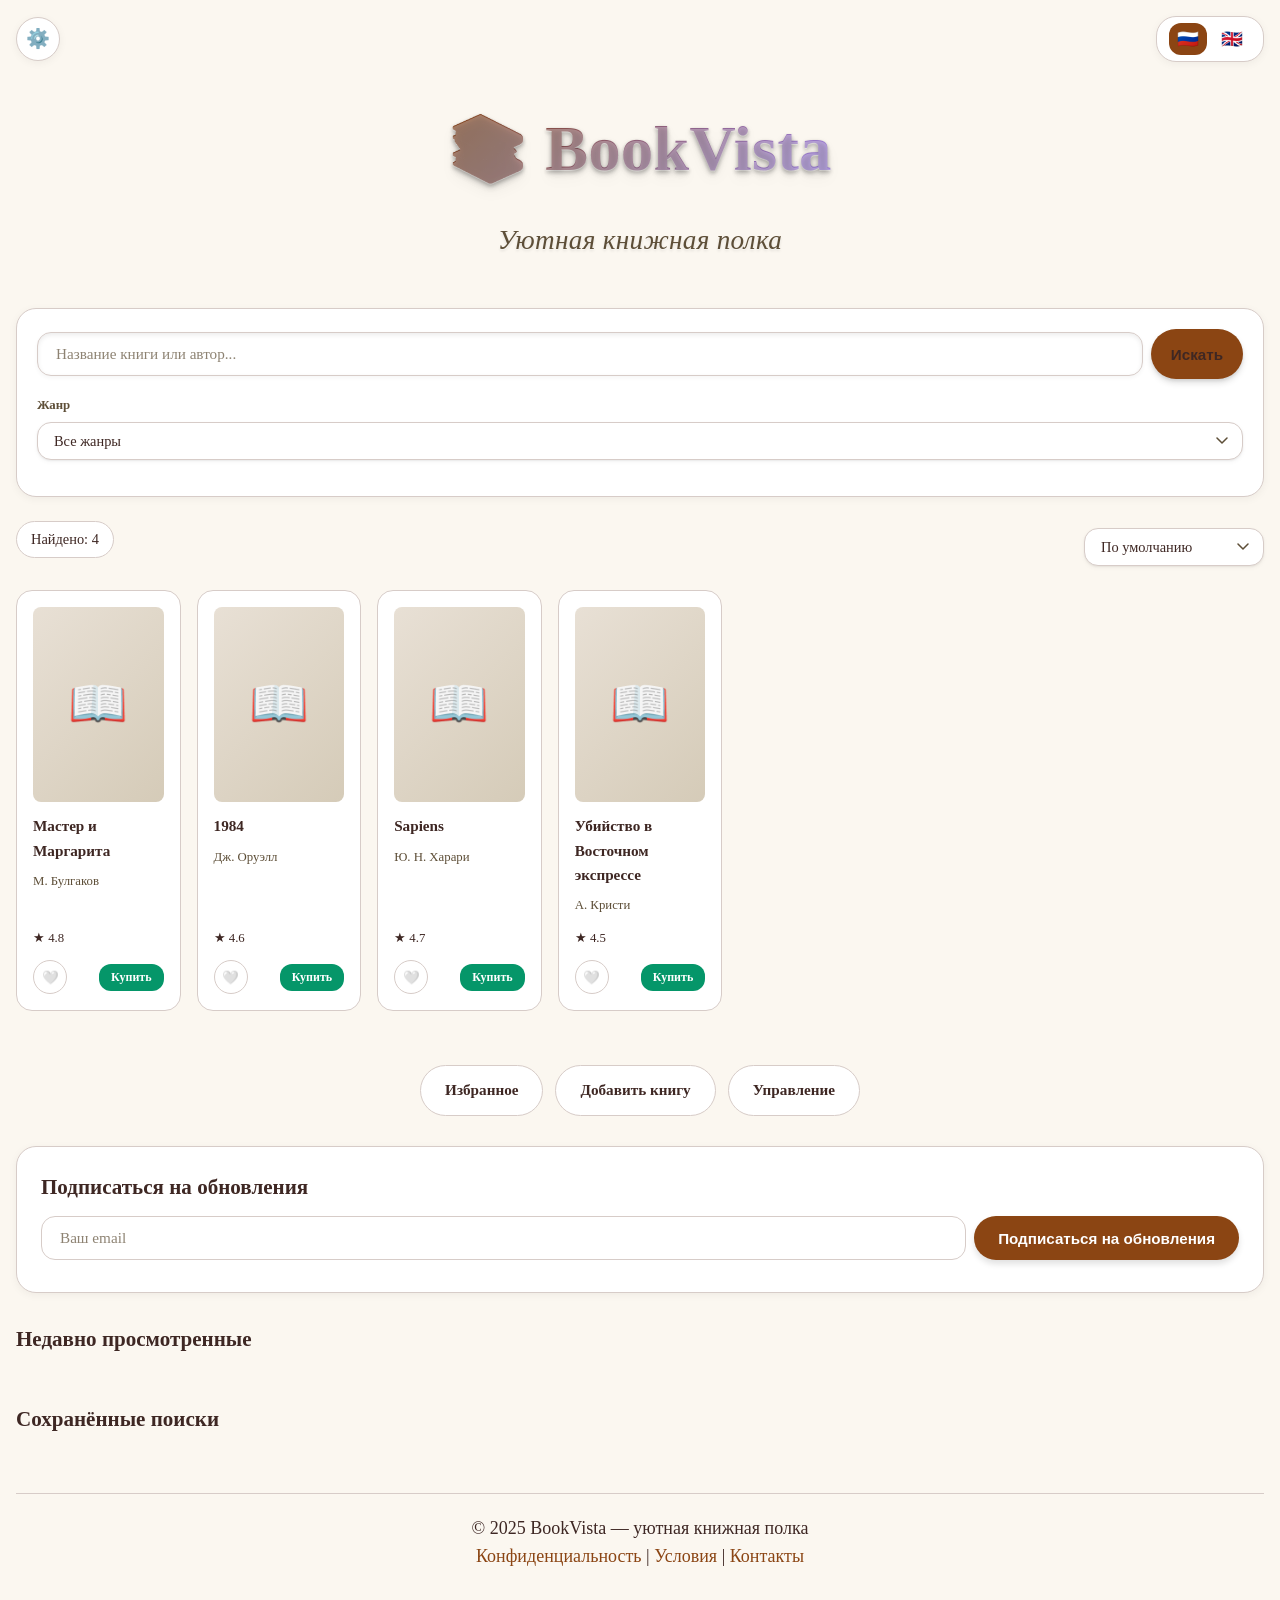
==== index.html @ cf7e107c "Update index.html" ====
<!DOCTYPE html>
<html lang="ru">
<head>
    <meta charset="UTF-8">
    <meta name="viewport" content="width=device-width, initial-scale=1.0, user-scalable=yes">
    <title>BookVista — уютная книжная полка</title>
    <meta name="description" content="Найдите свою следующую книгу. Бесплатные и платные издания, читайте с комфортом.">
    <meta property="og:title" content="BookVista — уютная книжная полка">
    <meta property="og:description" content="Поиск книг по жанрам, авторам и языкам. Сохраняйте в избранное.">
    <meta property="og:url" content="https://alex803161.github.io/book-finder/">
    <link rel="canonical" href="https://alex803161.github.io/book-finder/">
    <link rel="icon" href="data:image/svg+xml,<svg xmlns='http://www.w3.org/2000/svg' viewBox='0 0 100 100'><text y='.9em' font-size='90'>📚</text></svg>">
    <link rel="stylesheet" href="style.css">
    <link rel="manifest" href="manifest.json">
    <script type="application/ld+json">{ "@context": "https://schema.org", "@type": "WebSite", "url": "https://alex803161.github.io/book-finder/", "name": "BookVista", "description": "Уютная книжная полка — поиск книг, рейтинги, избранное", "potentialAction": { "@type": "SearchAction", "target": "https://alex803161.github.io/book-finder/?q={search_term_string}", "query-input": "required name=search_term_string" } }</script>
    <!-- Google tag (gtag.js) -->
    <script async src="https://www.googletagmanager.com/gtag/js?id=G-B7CEKBWLWV"></script>
    <script>
      window.dataLayer = window.dataLayer || [];
      function gtag(){dataLayer.push(arguments);}
      gtag('js', new Date());
      gtag('config', 'G-B7CEKBWLWV');
    </script>
    <meta name="verify-admitad" content="e0b2829499" />
</head>
<body class="light">
<div class="container">
    <div class="top-bar">
        <div class="settings-panel">
            <div class="settings-icon" id="settingsIcon">⚙️</div>
            <div class="settings-dropdown" id="settingsDropdown">
                <button class="btn-close-settings" id="closeSettings">✕</button>
                <div class="setting-group">
                    <label data-i18n="themeLabel">Тема</label>
                    <div class="theme-toggle">
                        <button id="themeLight" class="theme-btn active">☀️ Светлая</button>
                        <button id="themeDark" class="theme-btn">🌙 Тёмная</button>
                    </div>
                </div>
                <div class="setting-group">
                    <label data-i18n="fontLabel">Шрифт</label>
                    <select id="fontSelect">
                        <option value="PT Serif, Georgia, serif">PT Serif</option>
                        <option value="Georgia, serif">Georgia</option>
                        <option value="Roboto, sans-serif">Roboto</option>
                    </select>
                </div>
                <div class="setting-group">
                    <label data-i18n="fontSizeLabel">Размер шрифта</label>
                    <input type="range" id="fontSizeSlider" min="14" max="24" value="18" step="1">
                    <span id="fontSizeValue">18px</span>
                </div>
                <div class="setting-group">
                    <label data-i18n="textColorLabel">Цвет текста</label>
                    <div class="color-preset" id="colorPresets">
                        <span class="color-dot active" data-color="#3E2723" style="background:#3E2723;"></span>
                        <span class="color-dot" data-color="#1A1A1A" style="background:#1A1A1A;"></span>
                        <span class="color-dot" data-color="#4A4A4A" style="background:#4A4A4A;"></span>
                    </div>
                </div>
            </div>
        </div>
        <div class="lang-switch" id="langSwitch">
            <span class="lang-option active" data-lang="ru">🇷🇺</span>
            <span class="lang-option" data-lang="en">🇬🇧</span>
        </div>
    </div>
    <div class="header">
        <div class="logo-text">📚 BookVista</div>
        <h1 class="page-title" data-i18n="pageTitle">Уютная книжная полка</h1>
    </div>
    <div class="search-section">
        <div class="search-row">
            <input type="text" id="searchInput" class="search-input" data-i18n-placeholder="searchPlaceholder" placeholder="Название книги или автор..." autocomplete="off">
            <button id="searchButton" class="search-btn"><span data-i18n="searchBtn">Искать</span></button>
        </div>
        <div class="filters-grid">
            <div class="filter-group">
                <label data-i18n="filterGenre">Жанр</label>
                <select id="filterGenre" class="filter-select">
                    <option value="" data-i18n="genreAny">Все жанры</option>
                    <option value="fiction">Художественная литература</option>
                    <option value="nonfiction">Документальная проза</option>
                    <option value="science">Наука и технологии</option>
                    <option value="history">История</option>
                    <option value="biography">Биографии и мемуары</option>
                    <option value="fantasy">Фэнтези</option>
                    <option value="mystery">Детективы и триллеры</option>
                    <option value="romance">Любовные романы</option>
                    <option value="horror">Ужасы и мистика</option>
                    <option value="poetry">Поэзия</option>
                    <option value="philosophy">Философия</option>
                    <option value="psychology">Психология</option>
                    <option value="self-help">Саморазвитие</option>
                    <option value="business">Бизнес и экономика</option>
                    <option value="art">Искусство и культура</option>
                    <option value="cooking">Кулинария</option>
                    <option value="travel">Путешествия</option>
                    <option value="children">Детская литература</option>
                    <option value="comics">Комиксы и графические романы</option>
                    <option value="religion">Религия и духовность</option>
                    <option value="education">Образование</option>
                </select>
            </div>
            <!-- Фильтр языка убран -->
        </div>
    </div>
    <!-- Сортировка -->
    <div style="display: flex; justify-content: space-between; align-items: center; margin-bottom: 16px;">
        <div class="results-header">
            <div class="counter"><span data-i18n="foundPrefix">Найдено:</span> <span id="totalBooks">0</span></div>
        </div>
        <select id="sortSelect" class="filter-select" style="width: auto; min-width: 180px;">
            <option value="default">По умолчанию</option>
            <option value="rating">По рейтингу</option>
            <option value="title">По названию</option>
            <option value="newest">Сначала новые</option>
        </select>
    </div>
    <div id="booksContainer" class="books-list"></div>
    <!-- Пагинация -->
    <div id="pagination" class="pagination"></div>
    <div style="text-align:center; margin: 30px 0; display:flex; gap:12px; justify-content:center; flex-wrap:wrap;">
        <a href="favorites.html" class="btn btn-outline" data-i18n="favorites">Избранное</a>
        <a href="post-book.html" class="btn btn-outline" data-i18n="addBook">Добавить книгу</a>
        <a href="admin.html" class="btn btn-outline" data-i18n="admin">Управление</a>
    </div>
    <div class="subscribe-section">
        <h3 data-i18n="subscribeBtn" style="margin-bottom:12px;">Подписаться на обновления</h3>
        <div style="display:flex; gap:8px; flex-wrap:wrap;">
            <input type="email" id="subEmail" data-i18n-placeholder="emailPlaceholder" placeholder="Ваш email" style="flex:1; min-width:200px;">
            <button class="btn btn-primary" id="subBtn" data-i18n="subscribeBtn">Подписаться</button>
        </div>
        <p id="subMsg" style="margin-top:8px; color:var(--accent-color);"></p>
    </div>
    <div style="margin:30px 0;">
        <h3 data-i18n="titleRecent" style="margin-bottom:16px;">Недавно просмотренные</h3>
        <div id="recentGrid" class="books-list"></div>
    </div>
    <div style="margin:30px 0;">
        <h3 data-i18n="titleSaved" style="margin-bottom:16px;">Сохранённые поиски</h3>
        <div id="savedSearchesList" style="display:flex; flex-wrap:wrap; gap:8px;"></div>
    </div>
    <footer class="site-footer">
        <div>
            <p data-i18n="footerText">© 2025 BookVista — уютная книжная полка</p>
            <p><a href="privacy.html" data-i18n="privacy">Конфиденциальность</a> | <a href="terms.html" data-i18n="terms">Условия</a> | <a href="contacts.html" data-i18n="contacts">Контакты</a></p>
        </div>
    </footer>
</div>
<script src="translations.js"></script>
<script>
const STORAGE_KEY='bookvista_';
let currentLang=localStorage.getItem('lang')||'ru';
let books=[],filteredBooks=[],currentPage=1,itemsPerPage=12;
const OPENLIBRARY_API='https://openlibrary.org/search.json';
document.addEventListener('DOMContentLoaded',()=>{applyLanguage();loadInitialBooks();setupEventListeners();setupSettingsPanel();});
function t(key){return translations[currentLang]?.[key]||key;}
function applyLanguage(){
document.documentElement.lang=currentLang;
document.querySelectorAll('[data-i18n]').forEach(el=>{if(el.tagName==='INPUT'||el.tagName==='TEXTAREA')return;el.textContent=t(el.getAttribute('data-i18n'));});
document.querySelectorAll('[data-i18n-placeholder]').forEach(el=>{el.placeholder=t(el.getAttribute('data-i18n-placeholder'));});
document.querySelectorAll('.lang-option').forEach(opt=>opt.classList.toggle('active',opt.dataset.lang===currentLang));
document.title=t('siteName');
if(filteredBooks.length)renderBooks();
}
function setupSettingsPanel(){
const icon=document.getElementById('settingsIcon');
const dropdown=document.getElementById('settingsDropdown');
const closeBtn=document.getElementById('closeSettings');
icon.addEventListener('click',()=>dropdown.classList.toggle('show'));
closeBtn.addEventListener('click',()=>dropdown.classList.remove('show'));
document.addEventListener('click',(e)=>{if(!icon.contains(e.target)&&!dropdown.contains(e.target))dropdown.classList.remove('show');});
const savedTheme=localStorage.getItem('theme')||'light';
document.documentElement.className=savedTheme;
document.getElementById('themeLight').classList.toggle('active',savedTheme==='light');
document.getElementById('themeDark').classList.toggle('active',savedTheme==='dark');
document.getElementById('themeLight').addEventListener('click',()=>setTheme('light'));
document.getElementById('themeDark').addEventListener('click',()=>setTheme('dark'));
const savedFont=localStorage.getItem('font')||'PT Serif, Georgia, serif';
document.getElementById('fontSelect').value=savedFont;
document.documentElement.style.setProperty('--font-family',savedFont);
document.getElementById('fontSelect').addEventListener('change',(e)=>{document.documentElement.style.setProperty('--font-family',e.target.value);localStorage.setItem('font',e.target.value);});
const savedFontSize=localStorage.getItem('fontSize')||'18';
document.getElementById('fontSizeSlider').value=savedFontSize;
document.getElementById('fontSizeValue').textContent=savedFontSize+'px';
document.documentElement.style.setProperty('--font-size',savedFontSize+'px');
document.getElementById('fontSizeSlider').addEventListener('input',(e)=>{document.documentElement.style.setProperty('--font-size',e.target.value+'px');document.getElementById('fontSizeValue').textContent=e.target.value+'px';localStorage.setItem('fontSize',e.target.value);});
const savedColor=localStorage.getItem('textColor')||'#3E2723';
document.documentElement.style.setProperty('--text-color',savedColor);
document.querySelectorAll('.color-dot').forEach(dot=>{dot.classList.toggle('active',dot.dataset.color===savedColor);dot.addEventListener('click',()=>{document.querySelectorAll('.color-dot').forEach(d=>d.classList.remove('active'));dot.classList.add('active');document.documentElement.style.setProperty('--text-color',dot.dataset.color);localStorage.setItem('textColor',dot.dataset.color);});});
}
function setTheme(theme){document.documentElement.className=theme;localStorage.setItem('theme',theme);document.getElementById('themeLight').classList.toggle('active',theme==='light');document.getElementById('themeDark').classList.toggle('active',theme==='dark');}
// Интеграция добавленных книг
function getDirectBooks(){
    return JSON.parse(localStorage.getItem(STORAGE_KEY+'direct_books')||'[]').map(b=>({
        ...b,
        rating: b.rating||null,
        description: b.description||'',
        buyLink: b.buyLink||'#'
    }));
}
async function loadInitialBooks(){
try{
const resp=await fetch(OPENLIBRARY_API+'?q=subject:fiction&limit=40');
if(!resp.ok)throw new Error('API error');
const data=await resp.json();
const directBooks=getDirectBooks();
books=[...directBooks, ...(data.docs||[]).map(mapOpenLibraryBook)];
applyFiltersAndSort();
}catch(e){console.warn('Using sample books');books=getSampleBooks();applyFiltersAndSort();}
}
async function searchBooks(query){
if(!query)return;
try{
const resp=await fetch(OPENLIBRARY_API+'?q='+encodeURIComponent(query));
if(!resp.ok)throw new Error('API error');
const data=await resp.json();
const directBooks=getDirectBooks().filter(b=>b.title.toLowerCase().includes(query.toLowerCase())||b.author.toLowerCase().includes(query.toLowerCase()));
books=[...directBooks, ...(data.docs||[]).map(mapOpenLibraryBook)];
applyFiltersAndSort();
saveSearch(query);
}catch(e){
console.warn('Search API error, falling back to local');
filteredBooks=getSampleBooks().filter(b=>b.title.toLowerCase().includes(query.toLowerCase())||b.author.toLowerCase().includes(query.toLowerCase()));
renderBooks();
}
}
function mapOpenLibraryBook(doc){
const coverId=doc.cover_i;
const coverUrl=coverId?`https://covers.openlibrary.org/b/id/${coverId}-M.jpg`:'';
const lang = (doc.language && doc.language.length) ? doc.language[0].toLowerCase() : 'eng';
let rating = null;
if (doc.ratings_average) {
    rating = parseFloat(doc.ratings_average).toFixed(1);
}
return {
id: doc.key.replace('/works/','')||doc.cover_edition_key||doc.key,
title: doc.title||'Без названия',
author: (doc.author_name||['Неизвестен']).join(', '),
genre: (doc.subject||['fiction'])[0].toLowerCase(),
language: lang,
cover: coverUrl,
description: (doc.first_sentence||[]).slice(0,3).join(' ')||'Описание отсутствует.',
rating: rating,
price: null,
buyLink: `https://www.litres.ru/search/?q=${encodeURIComponent(doc.title)}`,
isFree: false
};
}
function getSampleBooks(){return [{id:'1',title:'Мастер и Маргарита',author:'М. Булгаков',genre:'fiction',language:'rus',rating:4.8,price:null,cover:'',buyLink:'https://www.litres.ru/search/?q=Мастер+и+Маргарита',isFree:false},{id:'2',title:'1984',author:'Дж. Оруэлл',genre:'fantasy',language:'eng',rating:4.6,price:null,cover:'',buyLink:'https://www.litres.ru/search/?q=1984',isFree:false},{id:'3',title:'Sapiens',author:'Ю. Н. Харари',genre:'nonfiction',language:'eng',rating:4.7,price:null,cover:'',buyLink:'https://www.litres.ru/search/?q=Sapiens',isFree:false},{id:'4',title:'Убийство в Восточном экспрессе',author:'А. Кристи',genre:'mystery',language:'rus',rating:4.5,price:null,cover:'',buyLink:'https://www.litres.ru/search/?q=Убийство+в+Восточном+экспрессе',isFree:false}];}
// Сортировка
function applyFiltersAndSort(){
    const genre=document.getElementById('filterGenre').value;
    filteredBooks=books.filter(b=>(!genre||b.genre===genre));
    const sortBy=document.getElementById('sortSelect').value;
    if(sortBy==='rating'){
        filteredBooks.sort((a,b)=>(b.rating||0)-(a.rating||0));
    } else if(sortBy==='title'){
        filteredBooks.sort((a,b)=>a.title.localeCompare(b.title));
    } else if(sortBy==='newest'){
        filteredBooks.sort((a,b)=>{
            const aYear=a.addedAt?a.addedAt.slice(0,4):(a.first_publish_year||0);
            const bYear=b.addedAt?b.addedAt.slice(0,4):(b.first_publish_year||0);
            return bYear-aYear;
        });
    }
    currentPage=1;
    renderBooks();
}
function renderBooks(){
const grid=document.getElementById('booksContainer');
const start=(currentPage-1)*itemsPerPage;
const end=start+itemsPerPage;
const toShow=filteredBooks.slice(start,end);
document.getElementById('totalBooks').textContent=filteredBooks.length;
if(!toShow.length){grid.innerHTML='<p style="grid-column:1/-1;text-align:center;" class="no-results-text">'+t('noResults')+'</p>';document.getElementById('pagination').innerHTML='';return;}
grid.innerHTML=toShow.map(book=>{
    const coverHTML=book.cover
        ? `<img src="${book.cover}" alt="${book.title}" loading="lazy" onerror="this.style.display='none'; this.nextElementSibling.style.display='flex';">`
        : '';
    const placeholderHTML=book.cover
        ? `<div class="book-cover-placeholder" style="display:none;">📖</div>`
        : `<div class="book-cover-placeholder">📖</div>`;
    const ratingHTML=book.rating?`<div style="display:flex;justify-content:space-between;align-items:center;margin-top:auto;font-size:0.8rem;"><span>★ ${book.rating}</span></div>`:'';
    return `<div class="book-card" onclick="openBook('${book.id}')">
        <div class="book-cover">
            ${coverHTML}
            ${placeholderHTML}
        </div>
        <div class="book-info" style="flex:1;display:flex;flex-direction:column;gap:4px;">
            <div class="book-title">${book.title}</div>
            <div class="book-author">${book.author}</div>
            ${ratingHTML}
            <div class="book-actions" onclick="event.stopPropagation();" style="margin-top:8px;">
                <button class="save-btn${isFavorite(book.id)?' saved':''}" onclick="toggleFavorite('${book.id}')" title="${isFavorite(book.id)?t('removeFav'):t('addFav')}">${isFavorite(book.id)?'❤️':'🤍'}</button>
                <a href="${book.buyLink}" target="_blank" class="btn-buy">${t('buy')}</a>
            </div>
        </div>
    </div>`;
}).join('');
// Пагинация
const totalPages=Math.ceil(filteredBooks.length/itemsPerPage);
let paginationHTML='';
if(totalPages>1){
    paginationHTML+=`<button onclick="changePage(${currentPage-1})" ${currentPage===1?'disabled':''}>‹ Назад</button>`;
    for(let i=1;i<=totalPages;i++){
        paginationHTML+=`<button class="${i===currentPage?'current-page':''}" onclick="changePage(${i})">${i}</button>`;
    }
    paginationHTML+=`<button onclick="changePage(${currentPage+1})" ${currentPage===totalPages?'disabled':''}>Вперёд ›</button>`;
}
document.getElementById('pagination').innerHTML=paginationHTML;
renderRecent();
}
function changePage(page){
    const totalPages=Math.ceil(filteredBooks.length/itemsPerPage);
    if(page<1||page>totalPages)return;
    currentPage=page;
    renderBooks();
}
function renderRecent(){
const recent=JSON.parse(localStorage.getItem(STORAGE_KEY+'recent')||'[]');
const grid=document.getElementById('recentGrid');
if(!grid)return;
if(!recent.length){grid.innerHTML='';return;}
grid.innerHTML=recent.slice(0,4).map(book=>'<div class="book-card" style="position:relative;" onclick="window.location.href=\'book.html?id='+book.id+'\'"><button class="btn-close-settings" style="position:absolute;top:8px;right:8px;width:22px;height:22px;font-size:0.7rem;z-index:10;" onclick="event.stopPropagation();deleteRecent(\''+book.id+'\')">✕</button><div class="book-cover"><div class="book-cover-placeholder">📖</div></div><div class="book-title">'+book.title+'</div><div class="book-author">'+book.author+'</div></div>').join('');
}
function deleteRecent(id){
const recent=JSON.parse(localStorage.getItem(STORAGE_KEY+'recent')||'[]');
localStorage.setItem(STORAGE_KEY+'recent',JSON.stringify(recent.filter(r=>r.id!==id)));
renderRecent();
}
function getFavorites(){return JSON.parse(localStorage.getItem(STORAGE_KEY+'fav')||'[]');}
function isFavorite(id){return getFavorites().some(f=>f.id===id);}
function toggleFavorite(id){const favs=getFavorites();const book=books.find(b=>b.id===id);if(!book)return;const idx=favs.findIndex(f=>f.id===id);if(idx>-1)favs.splice(idx,1);else favs.push({id:book.id,title:book.title,author:book.author,rating:book.rating,price:book.price,cover:book.cover});localStorage.setItem(STORAGE_KEY+'fav',JSON.stringify(favs));renderBooks();}
function openBook(id){const book=books.find(b=>b.id===id);if(!book)return;const recent=JSON.parse(localStorage.getItem(STORAGE_KEY+'recent')||'[]');const filtered=recent.filter(r=>r.id!==id);filtered.unshift({id:book.id,title:book.title,author:book.author});localStorage.setItem(STORAGE_KEY+'recent',JSON.stringify(filtered.slice(0,20)));window.location.href='book.html?id='+id;}
function saveSearch(query){const searches=JSON.parse(localStorage.getItem(STORAGE_KEY+'searches')||'[]');if(!searches.includes(query)){searches.unshift(query);localStorage.setItem(STORAGE_KEY+'searches',JSON.stringify(searches.slice(0,10)));renderSavedSearches();}}
function deleteSearch(query){const searches=JSON.parse(localStorage.getItem(STORAGE_KEY+'searches')||'[]');localStorage.setItem(STORAGE_KEY+'searches',JSON.stringify(searches.filter(s=>s!==query)));renderSavedSearches();}
function renderSavedSearches(){const searches=JSON.parse(localStorage.getItem(STORAGE_KEY+'searches')||'[]');const container=document.getElementById('savedSearchesList');if(!container)return;container.innerHTML=searches.map(s=>'<span style="display:inline-flex;align-items:center;gap:4px;"><button class="btn btn-outline" style="font-size:0.85rem;" onclick="document.getElementById(\'searchInput\').value=\''+s+'\';searchBooks(\''+s+'\')">'+s+'</button><button class="btn-close-settings" style="width:20px;height:20px;font-size:0.7rem;" onclick="deleteSearch(\''+s+'\')">✕</button></span>').join('');}
function subscribe(email){const subs=JSON.parse(localStorage.getItem(STORAGE_KEY+'subs')||'[]');if(subs.includes(email)){document.getElementById('subMsg').textContent=t('subscriptionExists');return;}subs.push(email);localStorage.setItem(STORAGE_KEY+'subs',JSON.stringify(subs));document.getElementById('subMsg').textContent=t('subscriptionSuccess');}
function setupEventListeners(){
document.getElementById('searchButton').addEventListener('click',()=>{currentQuery=document.getElementById('searchInput').value.trim();if(currentQuery)searchBooks(currentQuery);});
document.getElementById('searchInput').addEventListener('keypress',(e)=>{if(e.key==='Enter'){currentQuery=e.target.value.trim();if(currentQuery)searchBooks(currentQuery);}});
document.getElementById('filterGenre').addEventListener('change',()=>{applyFiltersAndSort();});
document.getElementById('sortSelect').addEventListener('change',()=>{applyFiltersAndSort();});
document.getElementById('subBtn').addEventListener('click',()=>{const email=document.getElementById('subEmail').value.trim();if(email)subscribe(email);});
document.querySelectorAll('.lang-option').forEach(opt=>{opt.addEventListener('click',()=>{currentLang=opt.dataset.lang;localStorage.setItem('lang',currentLang);applyLanguage();});});
renderSavedSearches();renderRecent();
}
</script>
</body>
</html>
---- style.css ----
:root {
  --bg-color: #FBF7F0;
  --card-bg: #FFFFFF;
  --text-color: #3E2723;
  --muted-color: #5D4E37;
  --border-color: #D7CCC8;
  --accent-color: #8B4513;
  --accent-hover: #6D3A0A;
  --card-shadow: 0 2px 8px rgba(0,0,0,0.05);
  --font-family: 'PT Serif', Georgia, 'Times New Roman', serif;
  --font-size: 18px;
  --transition: 0.2s;
  --container-padding: 16px;
  --text-shadow-light: 0 1px 2px rgba(255,255,255,0.5);
}
html.dark {
  --bg-color: #1E1B18;
  --card-bg: #2A2622;
  --text-color: #F5F0E0;
  --muted-color: #E0D5C0;
  --border-color: #4A4238;
  --accent-color: #D4A580;
  --accent-hover: #E0B890;
  --card-shadow: 0 2px 8px rgba(0,0,0,0.5);
  --text-shadow-light: 0 1px 3px rgba(0,0,0,0.7);
}
* { margin: 0; padding: 0; box-sizing: border-box; }
html, body { overflow-x: hidden; width: 100%; }
body {
  background: var(--bg-color);
  color: var(--text-color);
  font-family: var(--font-family);
  font-size: var(--font-size);
  line-height: 1.6;
  padding: 0 var(--container-padding) 24px;
  display: flex;
  flex-direction: column;
  min-height: 100vh;
  transition: background var(--transition), color var(--transition), font-family var(--transition), font-size var(--transition);
}
.container { max-width: 1280px; margin: 0 auto; width: 100%; flex: 1; }
.top-bar { display: flex; justify-content: space-between; align-items: center; padding: 16px 0; position: relative; }
.settings-panel { position: relative; z-index: 200; }
.settings-icon {
  background: var(--card-bg); border: 1px solid var(--border-color);
  border-radius: 50%; width: 44px; height: 44px;
  display: flex; align-items: center; justify-content: center;
  cursor: pointer; box-shadow: var(--card-shadow);
  font-size: 1.2rem; color: var(--text-color);
  transition: background var(--transition), transform 0.2s;
}
.settings-icon:hover { transform: scale(1.05); }
.settings-dropdown {
  position: absolute; left: 0; top: 52px;
  background: var(--card-bg); border: 1px solid var(--border-color);
  border-radius: 16px; padding: 20px; width: 280px;
  box-shadow: 0 10px 25px rgba(0,0,0,0.15);
  display: none; flex-direction: column; gap: 16px; z-index: 300;
}
.settings-dropdown.show { display: flex; }
.setting-group { display: flex; flex-direction: column; gap: 6px; }
.setting-group label { font-size: 0.85rem; font-weight: 600; color: var(--muted-color); text-shadow: var(--text-shadow-light); }
select, input[type="range"] { width: 100%; }
.btn-close-settings {
  align-self: flex-end; background: none;
  border: 1px solid var(--border-color); border-radius: 50%;
  width: 28px; height: 28px; display: flex;
  align-items: center; justify-content: center;
  cursor: pointer; color: #1a1a1a;
  font-weight: 900;
  text-shadow: 0 1px 2px rgba(255,255,255,0.8);
  transition: all 0.2s;
}
.book-card .btn-close-settings,
#savedSearchesList .btn-close-settings {
  color: #1a1a1a;
  font-weight: 900;
  text-shadow: 0 1px 2px rgba(255,255,255,0.8);
}
html.dark .book-card .btn-close-settings,
html.dark #savedSearchesList .btn-close-settings {
  color: #FFFFFF;
  border-color: #777;
  background: rgba(0,0,0,0.5);
  text-shadow: 0 0 4px rgba(0,0,0,0.8);
}
html.dark .book-card .btn-close-settings:hover,
html.dark #savedSearchesList .btn-close-settings:hover {
  background: rgba(255,255,255,0.25);
  border-color: #FFF;
}
.theme-toggle { display: flex; align-items: center; gap: 8px; }
.theme-btn {
  padding: 6px 14px; border-radius: 20px;
  font-size: 0.85rem; font-weight: 600; cursor: pointer;
  background: var(--card-bg); border: 1px solid var(--border-color);
  color: var(--text-color);
}
.theme-btn.active { background: var(--accent-color); color: white; border-color: var(--accent-color); }
.color-preset { display: flex; gap: 8px; }
.color-dot { width: 24px; height: 24px; border-radius: 50%; cursor: pointer; border: 2px solid transparent; }
.color-dot.active { border-color: var(--accent-color); }
#fontSizeValue { font-size: 0.85rem; color: var(--muted-color); margin-left: 8px; text-shadow: var(--text-shadow-light); }
.lang-switch { display: flex; gap: 6px; align-items: center; background: var(--card-bg); border: 1px solid var(--border-color); border-radius: 20px; padding: 6px 12px; box-shadow: var(--card-shadow); font-size: 1.1rem; cursor: pointer; z-index: 150; }
.lang-option { padding: 2px 8px; border-radius: 12px; cursor: pointer; color: var(--text-color); transition: background 0.2s, color 0.2s; }
.lang-option.active { background: var(--accent-color); color: white; font-weight: 600; }
html.dark .lang-option {
  color: #F5F0E0;
}
html.dark .lang-option.active {
  background: #D4A580;
  color: white;
}
.header { text-align: center; margin: 10px 0 30px; padding: 10px 0; }
/* === ИСХОДНЫЙ ЛОГОТИП === */
.logo-text {
  font-size: clamp(2.5rem, 6vw, 4rem); font-weight: 900; letter-spacing: 0.5px;
  background: linear-gradient(135deg, var(--accent-color), #a78bfa);
  background-clip: text; -webkit-background-clip: text; color: transparent;
  filter: drop-shadow(0 2px 2px rgba(0,0,0,0.15));
  text-shadow: 0 1px 0 rgba(255,255,255,0.3), 0 2px 4px rgba(0,0,0,0.2), 0 4px 8px rgba(0,0,0,0.1), 0 8px 16px rgba(0,0,0,0.05);
  display: inline-block; transition: text-shadow 0.3s;
}
html.dark .logo-text {
  filter: drop-shadow(0 2px 2px rgba(0,0,0,0.3));
  text-shadow: 0 1px 0 rgba(255,255,255,0.1), 0 2px 4px rgba(0,0,0,0.4), 0 4px 8px rgba(0,0,0,0.3), 0 8px 16px rgba(0,0,0,0.2);
}
/* === ИСХОДНЫЙ ПОДЗАГОЛОВОК === */
.page-title {
  font-size: clamp(1.3rem, 3.5vw, 1.7rem); font-weight: 400; margin: 18px 0 6px;
  color: var(--muted-color); letter-spacing: 0.3px; font-style: italic;
  text-shadow: 0 1px 1px rgba(255,255,255,0.5), 0 2px 3px rgba(0,0,0,0.1);
  transition: color 0.3s, text-shadow 0.3s;
}
html.dark .page-title { color: #E0D5C0; text-shadow: 0 1px 1px rgba(0,0,0,0.4), 0 2px 3px rgba(0,0,0,0.2); }

.search-section { background: var(--card-bg); border-radius: 20px; padding: 20px; box-shadow: var(--card-shadow); margin-bottom: 24px; border: 1px solid var(--border-color); }
.search-row { display: flex; gap: 8px; margin-bottom: 16px; align-items: center; flex-wrap: nowrap; }
.search-input {
  flex: 1; min-width: 0; padding: 14px 18px; font-size: 1rem;
  border: 1px solid var(--border-color); border-radius: 40px; outline: none;
  background: var(--bg-color); color: var(--text-color);
  box-shadow: inset 0 2px 5px rgba(0,0,0,0.08), inset 0 -1px 2px rgba(255,255,255,0.3), 0 2px 4px rgba(0,0,0,0.04);
  transition: box-shadow 0.3s, border-color 0.3s;
}
.search-input::placeholder { color: var(--muted-color); opacity: 0.7; }
.search-input:focus {
  border-color: var(--accent-color);
  box-shadow: inset 0 2px 6px rgba(0,0,0,0.12), inset 0 -1px 3px rgba(255,255,255,0.4), 0 0 0 3px rgba(139,69,19,0.15), 0 4px 8px rgba(0,0,0,0.06);
}
html.dark .search-input { background: #252220; box-shadow: inset 0 2px 6px rgba(0,0,0,0.5), inset 0 -1px 2px rgba(255,255,255,0.05), 0 2px 4px rgba(0,0,0,0.3); color: #F5F0E0; }
html.dark .search-input::placeholder { color: #9A8E7A; opacity: 0.8; }
html.dark .search-input:focus { box-shadow: inset 0 2px 8px rgba(0,0,0,0.6), inset 0 -1px 3px rgba(255,255,255,0.08), 0 0 0 3px rgba(212,165,128,0.25), 0 4px 8px rgba(0,0,0,0.4); }
.search-btn {
  background: var(--accent-color); color: white; border: none;
  padding: 0 20px; border-radius: 40px; font-weight: 600; font-size: 0.95rem;
  cursor: pointer; height: 50px; display: inline-flex; align-items: center; gap: 6px;
  transition: background 0.2s, box-shadow 0.2s; white-space: nowrap; flex-shrink: 0;
  box-shadow: 0 4px 6px rgba(0,0,0,0.12), 0 2px 3px rgba(0,0,0,0.08);
}
.search-btn:hover { background: var(--accent-hover); box-shadow: 0 6px 10px rgba(0,0,0,0.15), 0 3px 5px rgba(0,0,0,0.1); }
.filters-grid { display: grid; grid-template-columns: repeat(auto-fit, minmax(160px, 1fr)); gap: 16px; margin-bottom: 16px; }
.filter-group { min-width: 0; position: relative; }
.filter-group label { display: block; font-size: 0.8rem; font-weight: 600; color: var(--muted-color); margin-bottom: 6px; text-shadow: var(--text-shadow-light); }
.filter-select {
  width: 100%; padding: 10px 16px; border-radius: 14px; font-size: 0.9rem;
  border: 1px solid var(--border-color); background: var(--card-bg); color: var(--text-color);
  outline: none; cursor: pointer; appearance: none; -webkit-appearance: none; -moz-appearance: none;
  background-image: url("data:image/svg+xml,%3Csvg xmlns='http://www.w3.org/2000/svg' width='12' height='8' viewBox='0 0 12 8'%3E%3Cpath d='M1 1l5 5 5-5' stroke='%235D4E37' stroke-width='1.5' fill='none' stroke-linecap='round' stroke-linejoin='round'/%3E%3C/svg%3E");
  background-repeat: no-repeat; background-position: right 14px center; padding-right: 40px;
  box-shadow: 0 2px 5px rgba(0,0,0,0.04), 0 1px 2px rgba(0,0,0,0.06);
  transition: border-color 0.3s, box-shadow 0.3s, transform 0.1s;
  font-family: var(--font-family);
}
.filter-select:hover { border-color: var(--accent-color); box-shadow: 0 4px 8px rgba(0,0,0,0.08); transform: translateY(-1px); }
.filter-select:focus { border-color: var(--accent-color); box-shadow: 0 0 0 3px rgba(139,69,19,0.15), 0 4px 10px rgba(0,0,0,0.08); }
html.dark .filter-select { background-image: url("data:image/svg+xml,%3Csvg xmlns='http://www.w3.org/2000/svg' width='12' height='8' viewBox='0 0 12 8'%3E%3Cpath d='M1 1l5 5 5-5' stroke='%23E0D5C0' stroke-width='1.5' fill='none' stroke-linecap='round' stroke-linejoin='round'/%3E%3C/svg%3E"); box-shadow: 0 2px 5px rgba(0,0,0,0.3); color: #F5F0E0; }
html.dark .filter-select:focus { box-shadow: 0 0 0 3px rgba(212,165,128,0.25), 0 4px 10px rgba(0,0,0,0.4); }
.filter-select option { background: var(--card-bg); color: var(--text-color); padding: 12px 16px; font-family: var(--font-family); font-size: 0.9rem; }
html.dark .filter-select option { background: #2A2622; color: #F5F0E0; }
.results-header { display: flex; justify-content: space-between; align-items: center; margin-bottom: 16px; }
.counter { background: var(--card-bg); padding: 6px 14px; border-radius: 40px; font-size: 0.9rem; font-weight: 500; border: 1px solid var(--border-color); color: var(--text-color); text-shadow: var(--text-shadow-light); }
.books-list { display: grid; grid-template-columns: repeat(auto-fill, minmax(160px, 1fr)); gap: 16px; }
.book-card {
  background: var(--card-bg); border-radius: 16px; padding: 16px;
  border: 1px solid var(--border-color); cursor: pointer; transition: transform 0.2s, box-shadow 0.2s;
  display: flex; flex-direction: column;
}
.book-card:hover { transform: translateY(-4px); box-shadow: 0 8px 20px rgba(0,0,0,0.08); }
html.dark .book-card:hover { box-shadow: 0 8px 20px rgba(0,0,0,0.5); }
.book-cover {
  width: 100%; aspect-ratio: 128/192; border-radius: 8px;
  margin-bottom: 12px; display: flex; align-items: center; justify-content: center;
  overflow: hidden; font-size: 2rem;
  background: linear-gradient(135deg, #e8e0d5, #d5cbb8); /* теплый градиент */
  position: relative;
}
.book-cover img {
  width: 100%; height: 100%; object-fit: cover;
  position: absolute; top: 0; left: 0;
}
/* Заглушка (нет обложки) */
.book-cover-placeholder {
  display: flex; align-items: center; justify-content: center;
  width: 100%; height: 100%;
  font-size: 3rem; color: var(--accent-color);
  background: linear-gradient(135deg, #e8e0d5, #d5cbb8);
}
html.dark .book-cover-placeholder {
  background: linear-gradient(135deg, #3D3830, #2A2622);
  color: #D4A580;
}
/* Названия книг */
.book-title {
  font-size: 0.95rem;
  font-weight: 600;
  margin-bottom: 4px;
  color: #3E2723;
  text-shadow: var(--text-shadow-light);
}
html.dark .book-title {
  color: #FFF8E7;
  text-shadow:
    -1px -1px 0 #000,
     1px -1px 0 #000,
    -1px  1px 0 #000,
     1px  1px 0 #000,
     0   2px 4px rgba(0,0,0,0.6);
}

.book-author { font-size: 0.8rem; color: var(--muted-color); margin-bottom: 8px; text-shadow: var(--text-shadow-light); }
html.dark .book-author { color: #D7CCC8; }

.book-actions { display: flex; justify-content: space-between; align-items: center; flex-wrap: wrap; gap: 8px; margin-top: auto; }
.save-btn { background: none; border: 1px solid var(--border-color); border-radius: 50%; width: 34px; height: 34px; display: flex; align-items: center; justify-content: center; cursor: pointer; color: var(--muted-color); transition: all 0.2s; }
.save-btn.saved { background: #ff6b6b; color: white; border-color: #dc2626; }
.btn-buy { padding: 4px 12px; border-radius: 12px; font-size: 0.75rem; font-weight: 600; text-decoration: none; white-space: nowrap; background: #059669; color: white; }

/* Пагинация */
.pagination {
  display: flex; justify-content: center; align-items: center; gap: 8px; margin: 24px 0; flex-wrap: wrap;
}
.pagination button, .pagination span {
  background: var(--card-bg); border: 1px solid var(--border-color);
  border-radius: 12px; padding: 8px 16px; font-size: 0.9rem;
  cursor: pointer; color: var(--text-color);
  transition: all 0.2s;
}
.pagination button:hover:not(:disabled) { background: var(--accent-color); color: white; border-color: var(--accent-color); }
.pagination button:disabled { opacity: 0.4; cursor: default; }
.pagination .current-page {
  background: var(--accent-color); color: white; border-color: var(--accent-color);
}

.load-more-btn { display: none; } /* скрываем старую кнопку */

/* ... (остальные стили как в предыдущей версии, добавляем ниже) */
.btn { display: inline-flex; align-items: center; justify-content: center; gap: 8px; padding: 12px 24px; border-radius: 40px; font-weight: 600; font-size: 0.95rem; cursor: pointer; border: none; transition: all var(--transition); text-decoration: none; }
.btn-primary { background: var(--accent-color); color: white; box-shadow: 0 4px 6px rgba(0,0,0,0.12); }
.btn-primary:hover { background: var(--accent-hover); box-shadow: 0 6px 10px rgba(0,0,0,0.15); }
.btn-outline { background: var(--card-bg); border: 1px solid var(--border-color); color: var(--text-color); text-shadow: var(--text-shadow-light); }
.btn-outline:hover { border-color: var(--accent-color); color: var(--accent-color); }
html.dark .btn-outline { color: #F5F0E0; border-color: #4A4238; background: #2A2622; }
html.dark .btn-outline:hover { border-color: #D4A580; color: #D4A580; }
input[type="text"], input[type="email"], input[type="number"], input[type="url"], textarea {
  width: 100%; padding: 12px 18px; border: 1px solid var(--border-color);
  border-radius: 14px; font-size: 0.95rem; outline: none;
  background: var(--card-bg); color: var(--text-color);
  font-family: var(--font-family); transition: border-color 0.3s, box-shadow 0.3s;
}
input::placeholder, textarea::placeholder { color: var(--muted-color); opacity: 0.7; }
html.dark input::placeholder, html.dark textarea::placeholder { color: #9A8E7A; opacity: 0.8; }
html.dark input[type="text"], html.dark input[type="email"], html.dark input[type="number"], html.dark input[type="url"], html.dark textarea { background: #252220; color: #F5F0E0; border-color: #4A4238; }
input:focus, textarea:focus { border-color: var(--accent-color); box-shadow: 0 0 0 3px rgba(139,69,19,0.15); }
html.dark input:focus, html.dark textarea:focus { box-shadow: 0 0 0 3px rgba(212,165,128,0.25); }
textarea { border-radius: 14px; resize: vertical; min-height: 100px; }
.subscribe-section { background: var(--card-bg); border-radius: 20px; padding: 24px; margin: 30px 0; border: 1px solid var(--border-color); box-shadow: var(--card-shadow); }
.subscribe-section h3 { color: var(--text-color); text-shadow: var(--text-shadow-light); }
.site-footer {
  margin-top: 40px; padding: 20px 0; text-align: center;
  color: var(--muted-color); border-top: 1px solid var(--border-color);
  text-shadow: 0 1px 2px rgba(255,255,255,0.5);
}
html.dark .site-footer {
  color: #D2B48C;
  text-shadow: 0 1px 3px rgba(0,0,0,0.7);
}
.site-footer a { color: var(--accent-color); text-decoration: none; }
.site-footer a:hover { text-decoration: underline; }
.book-detail { background: var(--card-bg); border-radius: 20px; padding: 30px; border: 1px solid var(--border-color); box-shadow: var(--card-shadow); display: flex; gap: 30px; flex-wrap: wrap; }
.book-detail-cover { width: 240px; height: 360px; flex-shrink: 0; border-radius: 8px; display: flex; align-items: center; justify-content: center; font-size: 4rem; overflow: hidden; position: relative; background: linear-gradient(135deg, #e8e0d5, #d5cbb8); }
.book-detail-cover img { width: 100%; height: 100%; object-fit: cover; position: absolute; top: 0; left: 0; }
.book-detail-info { flex: 1; min-width: 280px; }
.book-detail-info h1 {
  font-size: 1.8rem; margin-bottom: 8px;
  color: #3E2723;
  text-shadow: var(--text-shadow-light);
}
html.dark .book-detail-info h1 {
  color: #FFF8E7;
  text-shadow:
    -1px -1px 0 #000,
     1px -1px 0 #000,
    -1px  1px 0 #000,
     1px  1px 0 #000,
     0   2px 4px rgba(0,0,0,0.6);
}
.book-detail-author { font-size: 1.1rem; color: var(--muted-color); margin-bottom: 16px; text-shadow: var(--text-shadow-light); }
html.dark .book-detail-author { color: #D7CCC8; }
.book-detail-info p { color: var(--text-color); text-shadow: var(--text-shadow-light); }
html.dark .book-detail-info p { color: #F5F0E0; }
h1, h2, h3 { color: var(--text-color); text-shadow: var(--text-shadow-light); }
p, span, div { color: var(--text-color); }
.no-results-text { color: var(--text-color) !important; text-shadow: var(--text-shadow-light) !important; }
html.dark h3, html.dark .subscribe-section h3, html.dark .site-footer, html.dark .no-results-text, html.dark .books-list p {
  color: #F5F0E0 !important;
  text-shadow: 0 2px 5px rgba(0,0,0,0.8), 0 0 3px rgba(255,255,255,0.2) !important;
}
html.dark .page-title { color: #E0D5C0 !important; text-shadow: 0 1px 4px rgba(0,0,0,0.7), 0 0 2px rgba(255,255,255,0.2); }
@media (max-width: 600px) {
  :root { --container-padding: 10px; }
  .top-bar { padding: 10px 0; }
  .settings-dropdown { width: 260px; left: -10px; }
  .search-input { font-size: 0.9rem; padding: 12px 16px; }
  .search-btn { padding: 0 16px; font-size: 0.85rem; height: 46px; }
  .books-list { grid-template-columns: repeat(auto-fill, minmax(140px, 1fr)); }
  .filters-grid { grid-template-columns: 1fr 1fr; }
  .book-detail { flex-direction: column; align-items: center; }
  .book-detail-cover { width: 200px; height: 300px; }
}
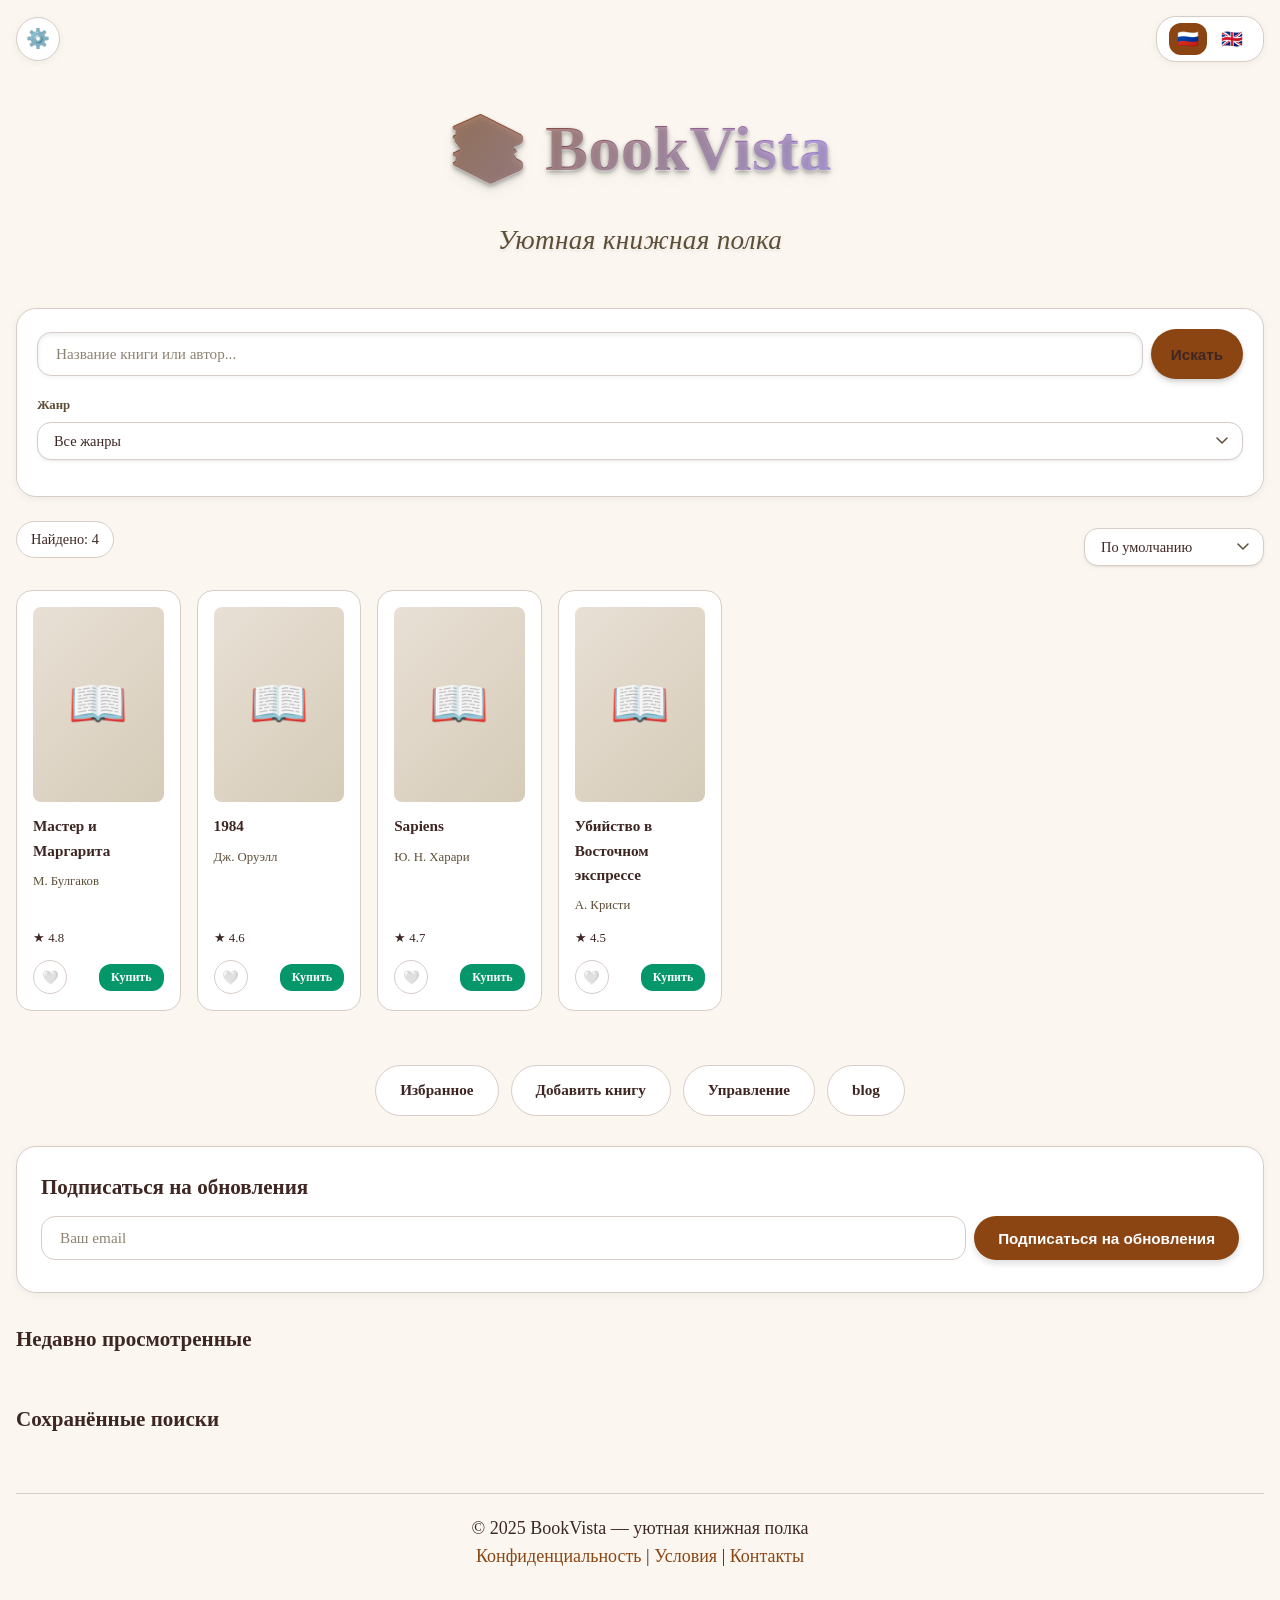
==== commit bba16e68: "Update index.html" ====
--- a/index.html
+++ b/index.html
@@ -102,7 +102,6 @@
                     <option value="education">Образование</option>
                 </select>
             </div>
-            <!-- Фильтр языка убран -->
         </div>
     </div>
     <!-- Сортировка -->
@@ -124,6 +123,7 @@
         <a href="favorites.html" class="btn btn-outline" data-i18n="favorites">Избранное</a>
         <a href="post-book.html" class="btn btn-outline" data-i18n="addBook">Добавить книгу</a>
         <a href="admin.html" class="btn btn-outline" data-i18n="admin">Управление</a>
+        <a href="blog.html" class="btn btn-outline" data-i18n="blog">Блог</a>
     </div>
     <div class="subscribe-section">
         <h3 data-i18n="subscribeBtn" style="margin-bottom:12px;">Подписаться на обновления</h3>
@@ -202,7 +202,7 @@
 }
 async function loadInitialBooks(){
 try{
-const resp=await fetch(OPENLIBRARY_API+'?q=subject:fiction&limit=40');
+const resp=await fetch(OPENLIBRARY_API+'?q=subject:fiction&limit=100');   // 100 книг
 if(!resp.ok)throw new Error('API error');
 const data=await resp.json();
 const directBooks=getDirectBooks();
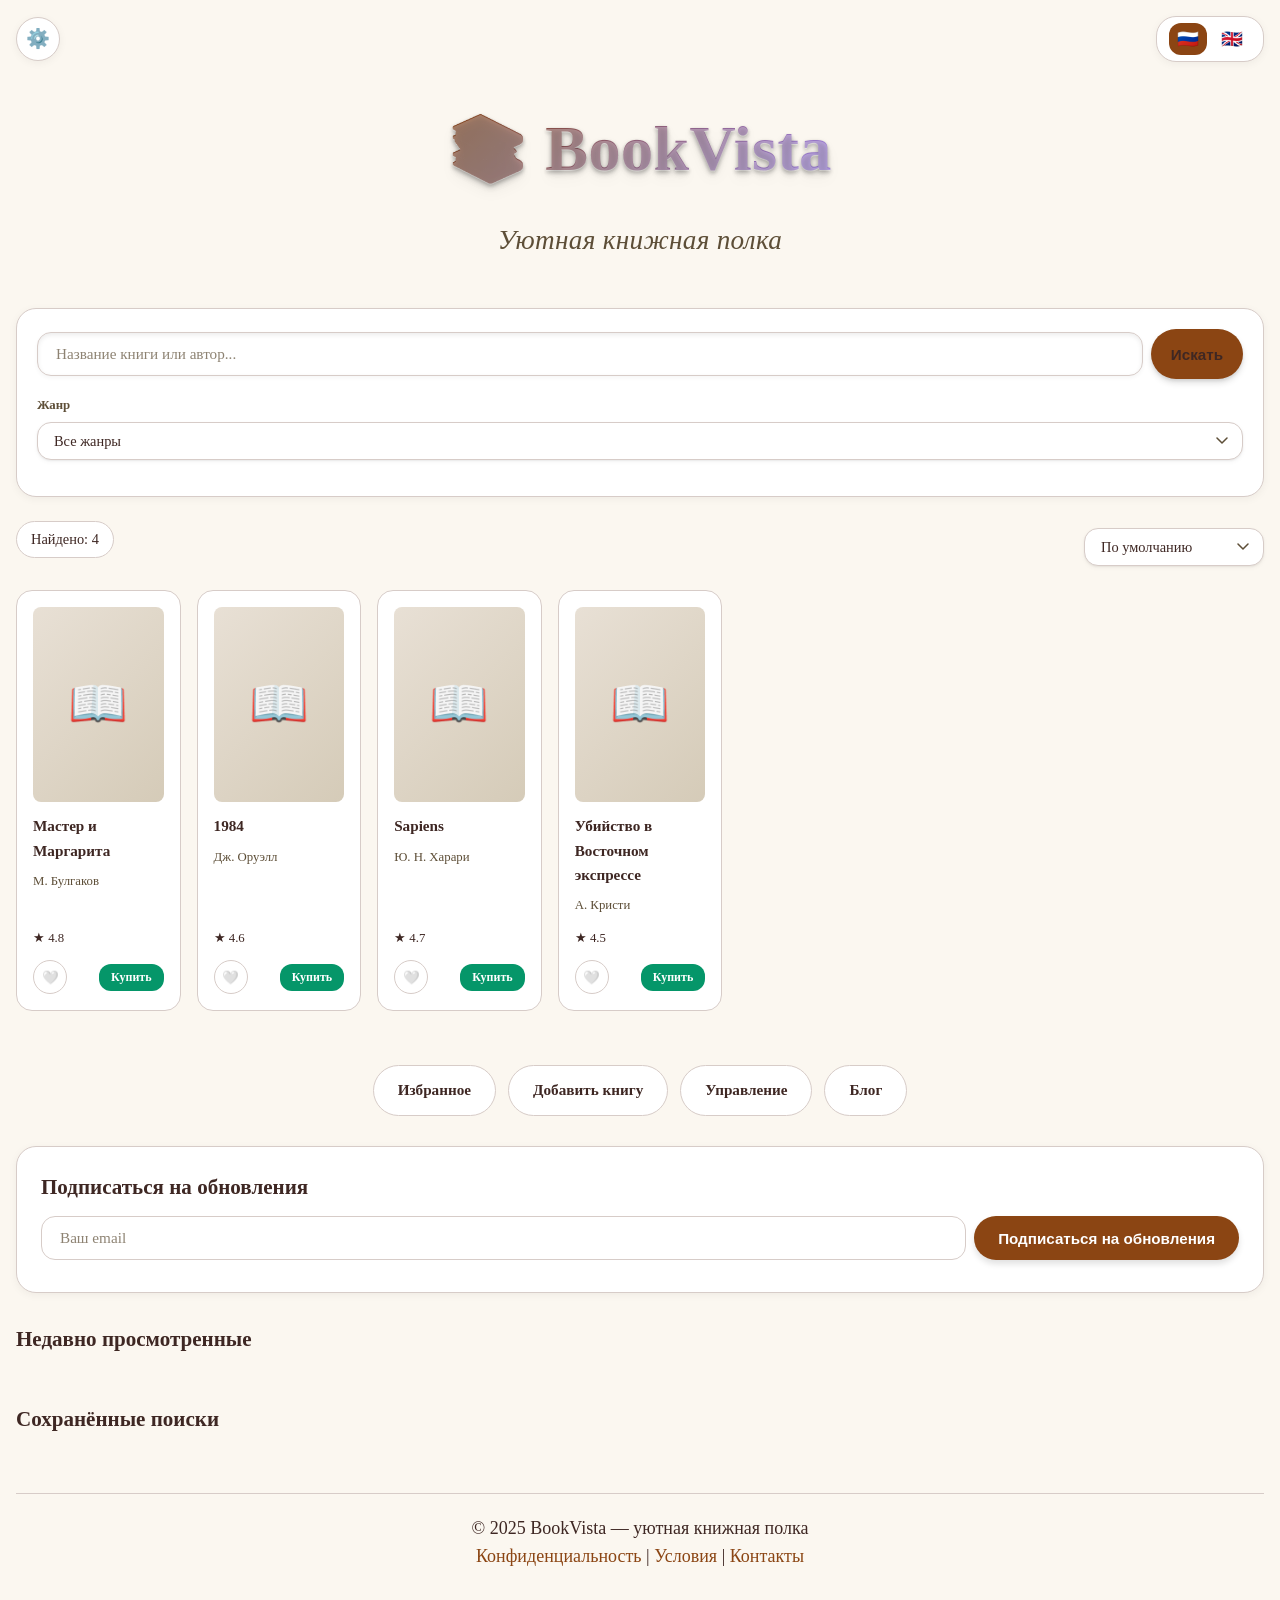
==== commit a4848e63: "Update index.html" ====
--- a/index.html
+++ b/index.html
@@ -2,6 +2,18 @@
 <html lang="ru">
 <head>
     <meta charset="UTF-8">
+    <script>
+    (function() {
+      const theme = localStorage.getItem('theme') || 'light';
+      document.documentElement.className = theme;
+      const font = localStorage.getItem('font');
+      if (font) document.documentElement.style.setProperty('--font-family', font);
+      const fontSize = localStorage.getItem('fontSize');
+      if (fontSize) document.documentElement.style.setProperty('--font-size', fontSize + 'px');
+      const textColor = localStorage.getItem('textColor');
+      if (textColor) document.documentElement.style.setProperty('--text-color', textColor);
+    })();
+    </script>
     <meta name="viewport" content="width=device-width, initial-scale=1.0, user-scalable=yes">
     <title>BookVista — уютная книжная полка</title>
     <meta name="description" content="Найдите свою следующую книгу. Бесплатные и платные издания, читайте с комфортом.">
@@ -104,7 +116,6 @@
             </div>
         </div>
     </div>
-    <!-- Сортировка -->
     <div style="display: flex; justify-content: space-between; align-items: center; margin-bottom: 16px;">
         <div class="results-header">
             <div class="counter"><span data-i18n="foundPrefix">Найдено:</span> <span id="totalBooks">0</span></div>
@@ -117,7 +128,6 @@
         </select>
     </div>
     <div id="booksContainer" class="books-list"></div>
-    <!-- Пагинация -->
     <div id="pagination" class="pagination"></div>
     <div style="text-align:center; margin: 30px 0; display:flex; gap:12px; justify-content:center; flex-wrap:wrap;">
         <a href="favorites.html" class="btn btn-outline" data-i18n="favorites">Избранное</a>
@@ -191,7 +201,6 @@
 document.querySelectorAll('.color-dot').forEach(dot=>{dot.classList.toggle('active',dot.dataset.color===savedColor);dot.addEventListener('click',()=>{document.querySelectorAll('.color-dot').forEach(d=>d.classList.remove('active'));dot.classList.add('active');document.documentElement.style.setProperty('--text-color',dot.dataset.color);localStorage.setItem('textColor',dot.dataset.color);});});
 }
 function setTheme(theme){document.documentElement.className=theme;localStorage.setItem('theme',theme);document.getElementById('themeLight').classList.toggle('active',theme==='light');document.getElementById('themeDark').classList.toggle('active',theme==='dark');}
-// Интеграция добавленных книг
 function getDirectBooks(){
     return JSON.parse(localStorage.getItem(STORAGE_KEY+'direct_books')||'[]').map(b=>({
         ...b,
@@ -202,7 +211,7 @@
 }
 async function loadInitialBooks(){
 try{
-const resp=await fetch(OPENLIBRARY_API+'?q=subject:fiction&limit=100');   // 100 книг
+const resp=await fetch(OPENLIBRARY_API+'?q=subject:fiction&limit=100');
 if(!resp.ok)throw new Error('API error');
 const data=await resp.json();
 const directBooks=getDirectBooks();
@@ -249,7 +258,6 @@
 };
 }
 function getSampleBooks(){return [{id:'1',title:'Мастер и Маргарита',author:'М. Булгаков',genre:'fiction',language:'rus',rating:4.8,price:null,cover:'',buyLink:'https://www.litres.ru/search/?q=Мастер+и+Маргарита',isFree:false},{id:'2',title:'1984',author:'Дж. Оруэлл',genre:'fantasy',language:'eng',rating:4.6,price:null,cover:'',buyLink:'https://www.litres.ru/search/?q=1984',isFree:false},{id:'3',title:'Sapiens',author:'Ю. Н. Харари',genre:'nonfiction',language:'eng',rating:4.7,price:null,cover:'',buyLink:'https://www.litres.ru/search/?q=Sapiens',isFree:false},{id:'4',title:'Убийство в Восточном экспрессе',author:'А. Кристи',genre:'mystery',language:'rus',rating:4.5,price:null,cover:'',buyLink:'https://www.litres.ru/search/?q=Убийство+в+Восточном+экспрессе',isFree:false}];}
-// Сортировка
 function applyFiltersAndSort(){
     const genre=document.getElementById('filterGenre').value;
     filteredBooks=books.filter(b=>(!genre||b.genre===genre));
@@ -299,7 +307,6 @@
         </div>
     </div>`;
 }).join('');
-// Пагинация
 const totalPages=Math.ceil(filteredBooks.length/itemsPerPage);
 let paginationHTML='';
 if(totalPages>1){
--- a/style.css
+++ b/style.css
@@ -11,18 +11,18 @@
   --font-size: 18px;
   --transition: 0.2s;
   --container-padding: 16px;
-  --text-shadow-light: 0 1px 2px rgba(255,255,255,0.5);
+  --text-shadow-light: none; /* убрано, чтобы не размывало */
 }
 html.dark {
   --bg-color: #1E1B18;
   --card-bg: #2A2622;
-  --text-color: #F5F0E0;
-  --muted-color: #E0D5C0;
+  --text-color: #FFFFFF;          /* яркий белый */
+  --muted-color: #D0D0D0;         /* светло-серый */
   --border-color: #4A4238;
   --accent-color: #D4A580;
   --accent-hover: #E0B890;
   --card-shadow: 0 2px 8px rgba(0,0,0,0.5);
-  --text-shadow-light: 0 1px 3px rgba(0,0,0,0.7);
+  --text-shadow-light: none;
 }
 * { margin: 0; padding: 0; box-sizing: border-box; }
 html, body { overflow-x: hidden; width: 100%; }
@@ -59,7 +59,7 @@
 }
 .settings-dropdown.show { display: flex; }
 .setting-group { display: flex; flex-direction: column; gap: 6px; }
-.setting-group label { font-size: 0.85rem; font-weight: 600; color: var(--muted-color); text-shadow: var(--text-shadow-light); }
+.setting-group label { font-size: 0.85rem; font-weight: 600; color: var(--muted-color); }
 select, input[type="range"] { width: 100%; }
 .btn-close-settings {
   align-self: flex-end; background: none;
@@ -68,21 +68,18 @@
   align-items: center; justify-content: center;
   cursor: pointer; color: #1a1a1a;
   font-weight: 900;
-  text-shadow: 0 1px 2px rgba(255,255,255,0.8);
   transition: all 0.2s;
 }
 .book-card .btn-close-settings,
 #savedSearchesList .btn-close-settings {
   color: #1a1a1a;
   font-weight: 900;
-  text-shadow: 0 1px 2px rgba(255,255,255,0.8);
 }
 html.dark .book-card .btn-close-settings,
 html.dark #savedSearchesList .btn-close-settings {
   color: #FFFFFF;
   border-color: #777;
   background: rgba(0,0,0,0.5);
-  text-shadow: 0 0 4px rgba(0,0,0,0.8);
 }
 html.dark .book-card .btn-close-settings:hover,
 html.dark #savedSearchesList .btn-close-settings:hover {
@@ -100,19 +97,19 @@
 .color-preset { display: flex; gap: 8px; }
 .color-dot { width: 24px; height: 24px; border-radius: 50%; cursor: pointer; border: 2px solid transparent; }
 .color-dot.active { border-color: var(--accent-color); }
-#fontSizeValue { font-size: 0.85rem; color: var(--muted-color); margin-left: 8px; text-shadow: var(--text-shadow-light); }
+#fontSizeValue { font-size: 0.85rem; color: var(--muted-color); margin-left: 8px; }
 .lang-switch { display: flex; gap: 6px; align-items: center; background: var(--card-bg); border: 1px solid var(--border-color); border-radius: 20px; padding: 6px 12px; box-shadow: var(--card-shadow); font-size: 1.1rem; cursor: pointer; z-index: 150; }
 .lang-option { padding: 2px 8px; border-radius: 12px; cursor: pointer; color: var(--text-color); transition: background 0.2s, color 0.2s; }
 .lang-option.active { background: var(--accent-color); color: white; font-weight: 600; }
 html.dark .lang-option {
-  color: #F5F0E0;
+  color: #FFFFFF;
 }
 html.dark .lang-option.active {
   background: #D4A580;
   color: white;
 }
 .header { text-align: center; margin: 10px 0 30px; padding: 10px 0; }
-/* === ИСХОДНЫЙ ЛОГОТИП === */
+/* Логотип – оставляем градиент, но без лишних теней */
 .logo-text {
   font-size: clamp(2.5rem, 6vw, 4rem); font-weight: 900; letter-spacing: 0.5px;
   background: linear-gradient(135deg, var(--accent-color), #a78bfa);
@@ -123,16 +120,14 @@
 }
 html.dark .logo-text {
   filter: drop-shadow(0 2px 2px rgba(0,0,0,0.3));
-  text-shadow: 0 1px 0 rgba(255,255,255,0.1), 0 2px 4px rgba(0,0,0,0.4), 0 4px 8px rgba(0,0,0,0.3), 0 8px 16px rgba(0,0,0,0.2);
-}
-/* === ИСХОДНЫЙ ПОДЗАГОЛОВОК === */
+  text-shadow: 0 1px 0 rgba(255,255,255,0.2), 0 2px 4px rgba(0,0,0,0.4), 0 4px 8px rgba(0,0,0,0.3), 0 8px 16px rgba(0,0,0,0.2);
+}
 .page-title {
   font-size: clamp(1.3rem, 3.5vw, 1.7rem); font-weight: 400; margin: 18px 0 6px;
   color: var(--muted-color); letter-spacing: 0.3px; font-style: italic;
-  text-shadow: 0 1px 1px rgba(255,255,255,0.5), 0 2px 3px rgba(0,0,0,0.1);
-  transition: color 0.3s, text-shadow 0.3s;
-}
-html.dark .page-title { color: #E0D5C0; text-shadow: 0 1px 1px rgba(0,0,0,0.4), 0 2px 3px rgba(0,0,0,0.2); }
+  transition: color 0.3s;
+}
+html.dark .page-title { color: #E0D5C0; }
 
 .search-section { background: var(--card-bg); border-radius: 20px; padding: 20px; box-shadow: var(--card-shadow); margin-bottom: 24px; border: 1px solid var(--border-color); }
 .search-row { display: flex; gap: 8px; margin-bottom: 16px; align-items: center; flex-wrap: nowrap; }
@@ -148,7 +143,7 @@
   border-color: var(--accent-color);
   box-shadow: inset 0 2px 6px rgba(0,0,0,0.12), inset 0 -1px 3px rgba(255,255,255,0.4), 0 0 0 3px rgba(139,69,19,0.15), 0 4px 8px rgba(0,0,0,0.06);
 }
-html.dark .search-input { background: #252220; box-shadow: inset 0 2px 6px rgba(0,0,0,0.5), inset 0 -1px 2px rgba(255,255,255,0.05), 0 2px 4px rgba(0,0,0,0.3); color: #F5F0E0; }
+html.dark .search-input { background: #252220; box-shadow: inset 0 2px 6px rgba(0,0,0,0.5), inset 0 -1px 2px rgba(255,255,255,0.05), 0 2px 4px rgba(0,0,0,0.3); color: #FFFFFF; }
 html.dark .search-input::placeholder { color: #9A8E7A; opacity: 0.8; }
 html.dark .search-input:focus { box-shadow: inset 0 2px 8px rgba(0,0,0,0.6), inset 0 -1px 3px rgba(255,255,255,0.08), 0 0 0 3px rgba(212,165,128,0.25), 0 4px 8px rgba(0,0,0,0.4); }
 .search-btn {
@@ -161,7 +156,7 @@
 .search-btn:hover { background: var(--accent-hover); box-shadow: 0 6px 10px rgba(0,0,0,0.15), 0 3px 5px rgba(0,0,0,0.1); }
 .filters-grid { display: grid; grid-template-columns: repeat(auto-fit, minmax(160px, 1fr)); gap: 16px; margin-bottom: 16px; }
 .filter-group { min-width: 0; position: relative; }
-.filter-group label { display: block; font-size: 0.8rem; font-weight: 600; color: var(--muted-color); margin-bottom: 6px; text-shadow: var(--text-shadow-light); }
+.filter-group label { display: block; font-size: 0.8rem; font-weight: 600; color: var(--muted-color); margin-bottom: 6px; }
 .filter-select {
   width: 100%; padding: 10px 16px; border-radius: 14px; font-size: 0.9rem;
   border: 1px solid var(--border-color); background: var(--card-bg); color: var(--text-color);
@@ -174,12 +169,12 @@
 }
 .filter-select:hover { border-color: var(--accent-color); box-shadow: 0 4px 8px rgba(0,0,0,0.08); transform: translateY(-1px); }
 .filter-select:focus { border-color: var(--accent-color); box-shadow: 0 0 0 3px rgba(139,69,19,0.15), 0 4px 10px rgba(0,0,0,0.08); }
-html.dark .filter-select { background-image: url("data:image/svg+xml,%3Csvg xmlns='http://www.w3.org/2000/svg' width='12' height='8' viewBox='0 0 12 8'%3E%3Cpath d='M1 1l5 5 5-5' stroke='%23E0D5C0' stroke-width='1.5' fill='none' stroke-linecap='round' stroke-linejoin='round'/%3E%3C/svg%3E"); box-shadow: 0 2px 5px rgba(0,0,0,0.3); color: #F5F0E0; }
+html.dark .filter-select { background-image: url("data:image/svg+xml,%3Csvg xmlns='http://www.w3.org/2000/svg' width='12' height='8' viewBox='0 0 12 8'%3E%3Cpath d='M1 1l5 5 5-5' stroke='%23E0D5C0' stroke-width='1.5' fill='none' stroke-linecap='round' stroke-linejoin='round'/%3E%3C/svg%3E"); box-shadow: 0 2px 5px rgba(0,0,0,0.3); color: #FFFFFF; }
 html.dark .filter-select:focus { box-shadow: 0 0 0 3px rgba(212,165,128,0.25), 0 4px 10px rgba(0,0,0,0.4); }
 .filter-select option { background: var(--card-bg); color: var(--text-color); padding: 12px 16px; font-family: var(--font-family); font-size: 0.9rem; }
-html.dark .filter-select option { background: #2A2622; color: #F5F0E0; }
+html.dark .filter-select option { background: #2A2622; color: #FFFFFF; }
 .results-header { display: flex; justify-content: space-between; align-items: center; margin-bottom: 16px; }
-.counter { background: var(--card-bg); padding: 6px 14px; border-radius: 40px; font-size: 0.9rem; font-weight: 500; border: 1px solid var(--border-color); color: var(--text-color); text-shadow: var(--text-shadow-light); }
+.counter { background: var(--card-bg); padding: 6px 14px; border-radius: 40px; font-size: 0.9rem; font-weight: 500; border: 1px solid var(--border-color); color: var(--text-color); }
 .books-list { display: grid; grid-template-columns: repeat(auto-fill, minmax(160px, 1fr)); gap: 16px; }
 .book-card {
   background: var(--card-bg); border-radius: 16px; padding: 16px;
@@ -192,14 +187,13 @@
   width: 100%; aspect-ratio: 128/192; border-radius: 8px;
   margin-bottom: 12px; display: flex; align-items: center; justify-content: center;
   overflow: hidden; font-size: 2rem;
-  background: linear-gradient(135deg, #e8e0d5, #d5cbb8); /* теплый градиент */
+  background: linear-gradient(135deg, #e8e0d5, #d5cbb8);
   position: relative;
 }
 .book-cover img {
   width: 100%; height: 100%; object-fit: cover;
   position: absolute; top: 0; left: 0;
 }
-/* Заглушка (нет обложки) */
 .book-cover-placeholder {
   display: flex; align-items: center; justify-content: center;
   width: 100%; height: 100%;
@@ -210,32 +204,23 @@
   background: linear-gradient(135deg, #3D3830, #2A2622);
   color: #D4A580;
 }
-/* Названия книг */
+/* Названия книг – убрали тени, оставили только цвет */
 .book-title {
   font-size: 0.95rem;
   font-weight: 600;
   margin-bottom: 4px;
   color: #3E2723;
-  text-shadow: var(--text-shadow-light);
 }
 html.dark .book-title {
-  color: #FFF8E7;
-  text-shadow:
-    -1px -1px 0 #000,
-     1px -1px 0 #000,
-    -1px  1px 0 #000,
-     1px  1px 0 #000,
-     0   2px 4px rgba(0,0,0,0.6);
-}
-
-.book-author { font-size: 0.8rem; color: var(--muted-color); margin-bottom: 8px; text-shadow: var(--text-shadow-light); }
-html.dark .book-author { color: #D7CCC8; }
-
+  color: #FFFFFF;
+  font-weight: 700; /* чуть жирнее для читаемости */
+}
+.book-author { font-size: 0.8rem; color: var(--muted-color); margin-bottom: 8px; }
+html.dark .book-author { color: #D0D0D0; }
 .book-actions { display: flex; justify-content: space-between; align-items: center; flex-wrap: wrap; gap: 8px; margin-top: auto; }
 .save-btn { background: none; border: 1px solid var(--border-color); border-radius: 50%; width: 34px; height: 34px; display: flex; align-items: center; justify-content: center; cursor: pointer; color: var(--muted-color); transition: all 0.2s; }
 .save-btn.saved { background: #ff6b6b; color: white; border-color: #dc2626; }
 .btn-buy { padding: 4px 12px; border-radius: 12px; font-size: 0.75rem; font-weight: 600; text-decoration: none; white-space: nowrap; background: #059669; color: white; }
-
 /* Пагинация */
 .pagination {
   display: flex; justify-content: center; align-items: center; gap: 8px; margin: 24px 0; flex-wrap: wrap;
@@ -251,16 +236,13 @@
 .pagination .current-page {
   background: var(--accent-color); color: white; border-color: var(--accent-color);
 }
-
-.load-more-btn { display: none; } /* скрываем старую кнопку */
-
-/* ... (остальные стили как в предыдущей версии, добавляем ниже) */
+.load-more-btn { display: none; }
 .btn { display: inline-flex; align-items: center; justify-content: center; gap: 8px; padding: 12px 24px; border-radius: 40px; font-weight: 600; font-size: 0.95rem; cursor: pointer; border: none; transition: all var(--transition); text-decoration: none; }
 .btn-primary { background: var(--accent-color); color: white; box-shadow: 0 4px 6px rgba(0,0,0,0.12); }
 .btn-primary:hover { background: var(--accent-hover); box-shadow: 0 6px 10px rgba(0,0,0,0.15); }
-.btn-outline { background: var(--card-bg); border: 1px solid var(--border-color); color: var(--text-color); text-shadow: var(--text-shadow-light); }
+.btn-outline { background: var(--card-bg); border: 1px solid var(--border-color); color: var(--text-color); }
 .btn-outline:hover { border-color: var(--accent-color); color: var(--accent-color); }
-html.dark .btn-outline { color: #F5F0E0; border-color: #4A4238; background: #2A2622; }
+html.dark .btn-outline { color: #FFFFFF; border-color: #4A4238; background: #2A2622; }
 html.dark .btn-outline:hover { border-color: #D4A580; color: #D4A580; }
 input[type="text"], input[type="email"], input[type="number"], input[type="url"], textarea {
   width: 100%; padding: 12px 18px; border: 1px solid var(--border-color);
@@ -270,20 +252,18 @@
 }
 input::placeholder, textarea::placeholder { color: var(--muted-color); opacity: 0.7; }
 html.dark input::placeholder, html.dark textarea::placeholder { color: #9A8E7A; opacity: 0.8; }
-html.dark input[type="text"], html.dark input[type="email"], html.dark input[type="number"], html.dark input[type="url"], html.dark textarea { background: #252220; color: #F5F0E0; border-color: #4A4238; }
+html.dark input[type="text"], html.dark input[type="email"], html.dark input[type="number"], html.dark input[type="url"], html.dark textarea { background: #252220; color: #FFFFFF; border-color: #4A4238; }
 input:focus, textarea:focus { border-color: var(--accent-color); box-shadow: 0 0 0 3px rgba(139,69,19,0.15); }
 html.dark input:focus, html.dark textarea:focus { box-shadow: 0 0 0 3px rgba(212,165,128,0.25); }
 textarea { border-radius: 14px; resize: vertical; min-height: 100px; }
 .subscribe-section { background: var(--card-bg); border-radius: 20px; padding: 24px; margin: 30px 0; border: 1px solid var(--border-color); box-shadow: var(--card-shadow); }
-.subscribe-section h3 { color: var(--text-color); text-shadow: var(--text-shadow-light); }
+.subscribe-section h3 { color: var(--text-color); }
 .site-footer {
   margin-top: 40px; padding: 20px 0; text-align: center;
   color: var(--muted-color); border-top: 1px solid var(--border-color);
-  text-shadow: 0 1px 2px rgba(255,255,255,0.5);
 }
 html.dark .site-footer {
-  color: #D2B48C;
-  text-shadow: 0 1px 3px rgba(0,0,0,0.7);
+  color: #D0D0D0;
 }
 .site-footer a { color: var(--accent-color); text-decoration: none; }
 .site-footer a:hover { text-decoration: underline; }
@@ -294,29 +274,45 @@
 .book-detail-info h1 {
   font-size: 1.8rem; margin-bottom: 8px;
   color: #3E2723;
-  text-shadow: var(--text-shadow-light);
 }
 html.dark .book-detail-info h1 {
-  color: #FFF8E7;
-  text-shadow:
-    -1px -1px 0 #000,
-     1px -1px 0 #000,
-    -1px  1px 0 #000,
-     1px  1px 0 #000,
-     0   2px 4px rgba(0,0,0,0.6);
-}
-.book-detail-author { font-size: 1.1rem; color: var(--muted-color); margin-bottom: 16px; text-shadow: var(--text-shadow-light); }
-html.dark .book-detail-author { color: #D7CCC8; }
-.book-detail-info p { color: var(--text-color); text-shadow: var(--text-shadow-light); }
-html.dark .book-detail-info p { color: #F5F0E0; }
-h1, h2, h3 { color: var(--text-color); text-shadow: var(--text-shadow-light); }
+  color: #FFFFFF;
+  font-weight: 700;
+}
+.book-detail-author { font-size: 1.1rem; color: var(--muted-color); margin-bottom: 16px; }
+html.dark .book-detail-author { color: #D0D0D0; }
+.book-detail-info p { color: var(--text-color); }
+html.dark .book-detail-info p { color: #FFFFFF; }
+h1, h2, h3 { color: var(--text-color); }
 p, span, div { color: var(--text-color); }
-.no-results-text { color: var(--text-color) !important; text-shadow: var(--text-shadow-light) !important; }
+.no-results-text { color: var(--text-color) !important; }
 html.dark h3, html.dark .subscribe-section h3, html.dark .site-footer, html.dark .no-results-text, html.dark .books-list p {
-  color: #F5F0E0 !important;
-  text-shadow: 0 2px 5px rgba(0,0,0,0.8), 0 0 3px rgba(255,255,255,0.2) !important;
-}
-html.dark .page-title { color: #E0D5C0 !important; text-shadow: 0 1px 4px rgba(0,0,0,0.7), 0 0 2px rgba(255,255,255,0.2); }
+  color: #FFFFFF !important;
+}
+html.dark .page-title { color: #E0D5C0 !important; }
+
+/* Блог */
+.blog-grid { display: grid; grid-template-columns: repeat(auto-fill, minmax(280px, 1fr)); gap: 24px; margin-top: 20px; }
+.blog-card {
+  background: var(--card-bg); border-radius: 16px; padding: 24px;
+  border: 1px solid var(--border-color); box-shadow: var(--card-shadow);
+  transition: transform 0.2s, box-shadow 0.2s;
+}
+.blog-card:hover { transform: translateY(-3px); box-shadow: 0 8px 20px rgba(0,0,0,0.06); }
+.blog-card h2 { font-size: 1.4rem; margin-bottom: 8px; color: var(--text-color); }
+.blog-card .blog-meta { font-size: 0.85rem; color: var(--muted-color); margin-bottom: 12px; }
+.blog-card p { color: var(--text-color); margin-bottom: 16px; }
+
+/* Комментарии */
+#commentsSection h2 { color: var(--text-color); }
+.comment {
+  background: var(--card-bg); border: 1px solid var(--border-color);
+  border-radius: 12px; padding: 12px; margin-bottom: 12px;
+}
+.comment strong { color: var(--accent-color); }
+.comment span { font-size: 0.8rem; color: var(--muted-color); }
+.comment p { color: var(--text-color); margin-top: 4px; }
+
 @media (max-width: 600px) {
   :root { --container-padding: 10px; }
   .top-bar { padding: 10px 0; }
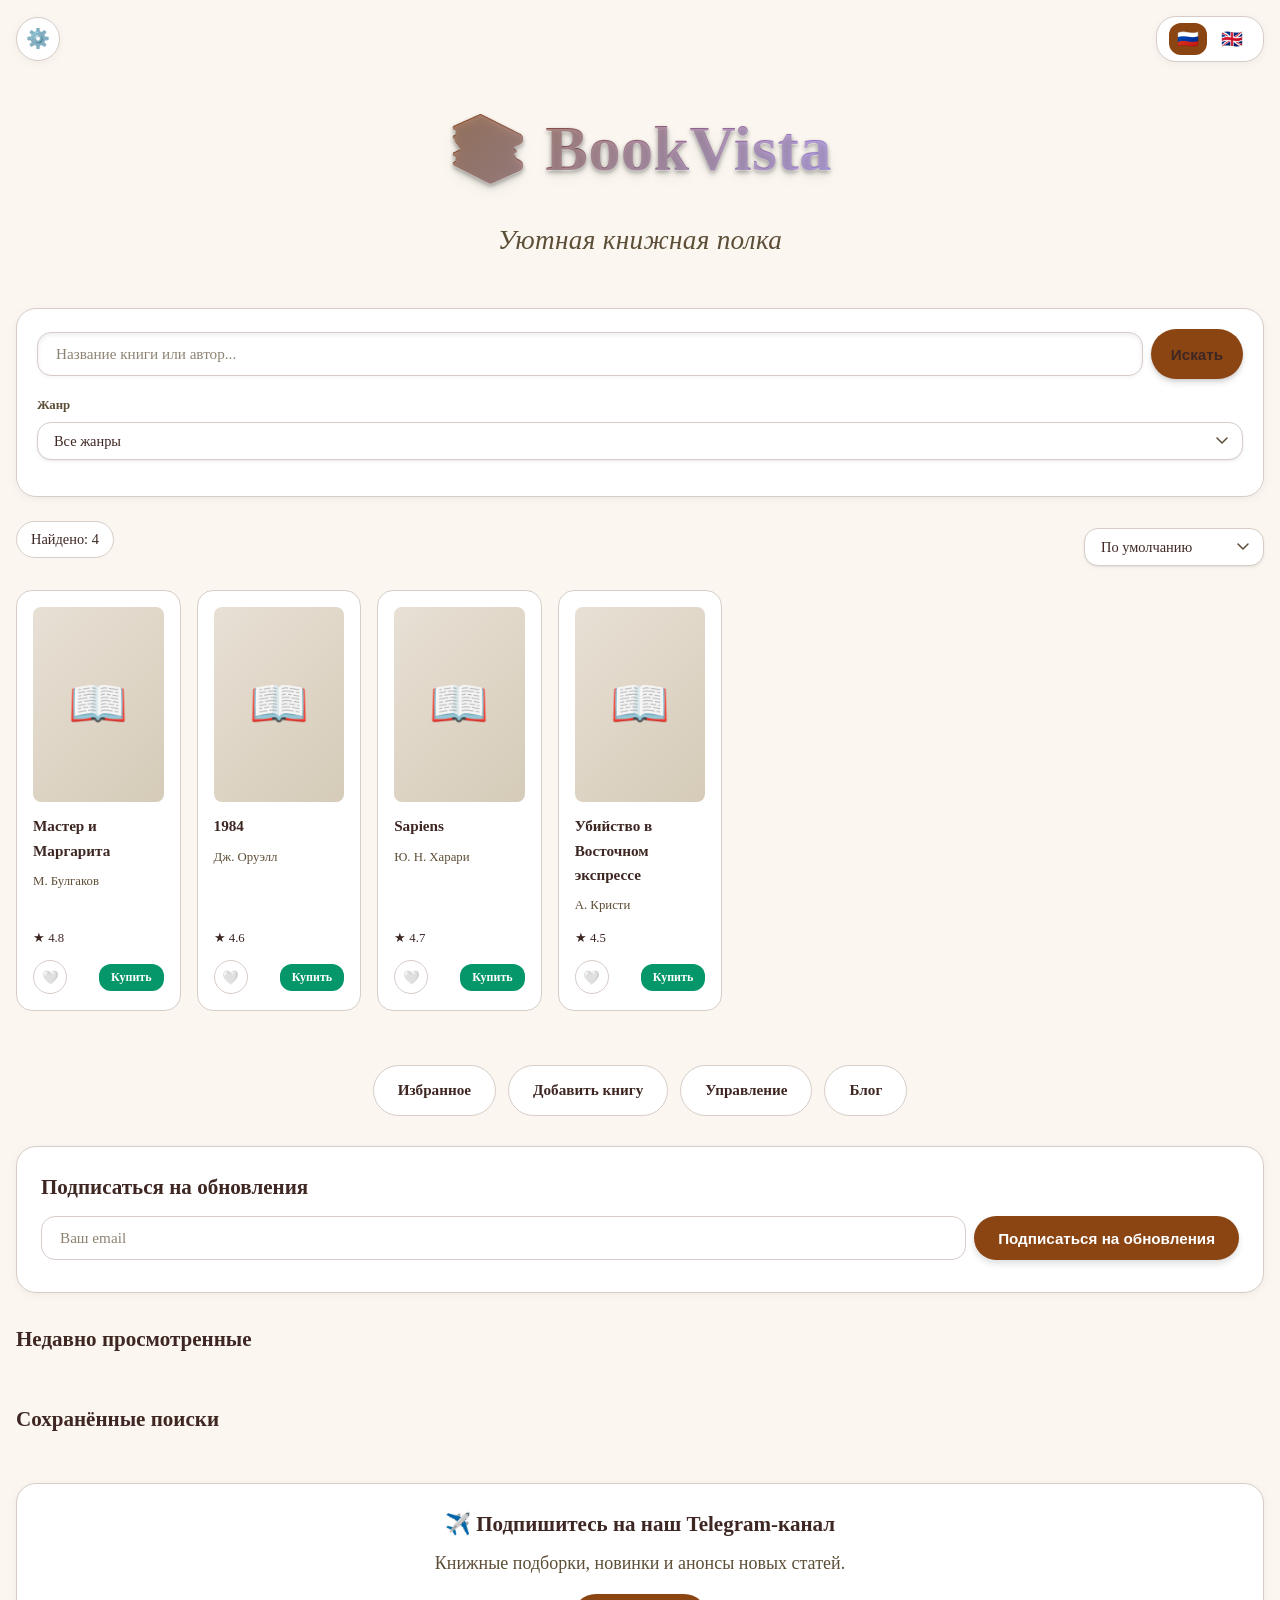
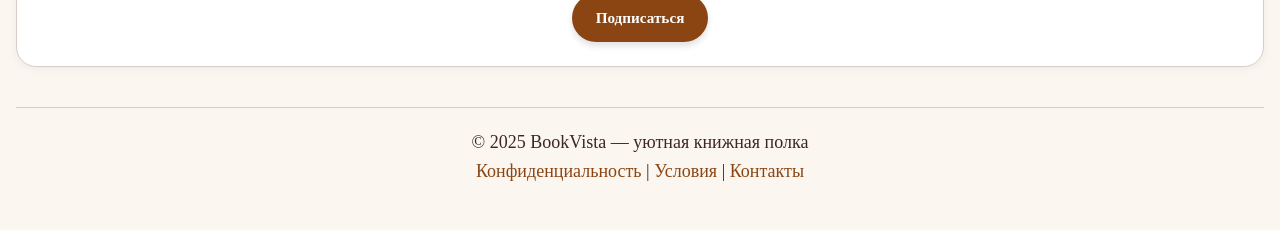
==== commit 25ca87e7: "Update index.html" ====
--- a/index.html
+++ b/index.html
@@ -34,6 +34,7 @@
       gtag('config', 'G-B7CEKBWLWV');
     </script>
     <meta name="verify-admitad" content="e0b2829499" />
+    <script src="affiliate-config.js"></script>
 </head>
 <body class="light">
 <div class="container">
@@ -151,6 +152,14 @@
         <h3 data-i18n="titleSaved" style="margin-bottom:16px;">Сохранённые поиски</h3>
         <div id="savedSearchesList" style="display:flex; flex-wrap:wrap; gap:8px;"></div>
     </div>
+    <!-- Telegram-виджет -->
+    <div style="margin: 30px 0; background: var(--card-bg); border: 1px solid var(--border-color); border-radius: 20px; padding: 24px; text-align: center; box-shadow: var(--card-shadow);">
+        <h3>✈️ Подпишитесь на наш Telegram-канал</h3>
+        <p style="margin: 8px 0 16px; color: var(--muted-color);">Книжные подборки, новинки и анонсы новых статей.</p>
+        <a href="https://t.me/ваш_канал" target="_blank" class="btn btn-primary" onclick="gtag('event', 'click', { event_category: 'social', event_label: 'telegram_widget' });">
+            Подписаться
+        </a>
+    </div>
     <footer class="site-footer">
         <div>
             <p data-i18n="footerText">© 2025 BookVista — уютная книжная полка</p>
@@ -263,7 +272,11 @@
     filteredBooks=books.filter(b=>(!genre||b.genre===genre));
     const sortBy=document.getElementById('sortSelect').value;
     if(sortBy==='rating'){
-        filteredBooks.sort((a,b)=>(b.rating||0)-(a.rating||0));
+        filteredBooks.sort((a,b)=>{
+            const aRating = getUserAverageRating(a.id) || a.rating || 0;
+            const bRating = getUserAverageRating(b.id) || b.rating || 0;
+            return bRating - aRating;
+        });
     } else if(sortBy==='title'){
         filteredBooks.sort((a,b)=>a.title.localeCompare(b.title));
     } else if(sortBy==='newest'){
@@ -275,6 +288,14 @@
     }
     currentPage=1;
     renderBooks();
+}
+function getUserAverageRating(bookId) {
+    const key = STORAGE_KEY + 'rating_' + bookId;
+    const data = JSON.parse(localStorage.getItem(key) || 'null');
+    if (data && data.count > 0) {
+        return parseFloat((data.sum / data.count).toFixed(1));
+    }
+    return null;
 }
 function renderBooks(){
 const grid=document.getElementById('booksContainer');
@@ -290,7 +311,9 @@
     const placeholderHTML=book.cover
         ? `<div class="book-cover-placeholder" style="display:none;">📖</div>`
         : `<div class="book-cover-placeholder">📖</div>`;
-    const ratingHTML=book.rating?`<div style="display:flex;justify-content:space-between;align-items:center;margin-top:auto;font-size:0.8rem;"><span>★ ${book.rating}</span></div>`:'';
+    const userAvg = getUserAverageRating(book.id);
+    const displayRating = userAvg !== null ? userAvg : book.rating;
+    const ratingHTML = displayRating ? `<div style="display:flex;justify-content:space-between;align-items:center;margin-top:auto;font-size:0.8rem;"><span>★ ${displayRating}</span></div>` : '';
     return `<div class="book-card" onclick="openBook('${book.id}')">
         <div class="book-cover">
             ${coverHTML}
@@ -302,11 +325,13 @@
             ${ratingHTML}
             <div class="book-actions" onclick="event.stopPropagation();" style="margin-top:8px;">
                 <button class="save-btn${isFavorite(book.id)?' saved':''}" onclick="toggleFavorite('${book.id}')" title="${isFavorite(book.id)?t('removeFav'):t('addFav')}">${isFavorite(book.id)?'❤️':'🤍'}</button>
-                <a href="${book.buyLink}" target="_blank" class="btn-buy">${t('buy')}</a>
+                <a href="${getBuyLink(book.title)}" target="_blank" class="btn-buy" onclick="gtag('event', 'click', { event_category: 'outbound', event_label: 'buy_button', value: '${book.title}' });">${t('buy')}</a>
             </div>
         </div>
     </div>`;
 }).join('');
+// Сохраняем до 200 книг для рекомендаций
+localStorage.setItem(STORAGE_KEY + 'all_books', JSON.stringify(books.slice(0, 200)));
 const totalPages=Math.ceil(filteredBooks.length/itemsPerPage);
 let paginationHTML='';
 if(totalPages>1){
@@ -339,12 +364,36 @@
 }
 function getFavorites(){return JSON.parse(localStorage.getItem(STORAGE_KEY+'fav')||'[]');}
 function isFavorite(id){return getFavorites().some(f=>f.id===id);}
-function toggleFavorite(id){const favs=getFavorites();const book=books.find(b=>b.id===id);if(!book)return;const idx=favs.findIndex(f=>f.id===id);if(idx>-1)favs.splice(idx,1);else favs.push({id:book.id,title:book.title,author:book.author,rating:book.rating,price:book.price,cover:book.cover});localStorage.setItem(STORAGE_KEY+'fav',JSON.stringify(favs));renderBooks();}
+function toggleFavorite(id){
+    const favs=getFavorites();
+    const book=books.find(b=>b.id===id);
+    if(!book)return;
+    const idx=favs.findIndex(f=>f.id===id);
+    if(idx>-1){
+        favs.splice(idx,1);
+        gtag('event', 'remove_from_favorites', { event_category: 'engagement', event_label: book.title });
+    } else {
+        favs.push({id:book.id,title:book.title,author:book.author,rating:book.rating,price:book.price,cover:book.cover});
+        gtag('event', 'add_to_favorites', { event_category: 'engagement', event_label: book.title });
+    }
+    localStorage.setItem(STORAGE_KEY+'fav',JSON.stringify(favs));
+    renderBooks();
+}
 function openBook(id){const book=books.find(b=>b.id===id);if(!book)return;const recent=JSON.parse(localStorage.getItem(STORAGE_KEY+'recent')||'[]');const filtered=recent.filter(r=>r.id!==id);filtered.unshift({id:book.id,title:book.title,author:book.author});localStorage.setItem(STORAGE_KEY+'recent',JSON.stringify(filtered.slice(0,20)));window.location.href='book.html?id='+id;}
 function saveSearch(query){const searches=JSON.parse(localStorage.getItem(STORAGE_KEY+'searches')||'[]');if(!searches.includes(query)){searches.unshift(query);localStorage.setItem(STORAGE_KEY+'searches',JSON.stringify(searches.slice(0,10)));renderSavedSearches();}}
 function deleteSearch(query){const searches=JSON.parse(localStorage.getItem(STORAGE_KEY+'searches')||'[]');localStorage.setItem(STORAGE_KEY+'searches',JSON.stringify(searches.filter(s=>s!==query)));renderSavedSearches();}
 function renderSavedSearches(){const searches=JSON.parse(localStorage.getItem(STORAGE_KEY+'searches')||'[]');const container=document.getElementById('savedSearchesList');if(!container)return;container.innerHTML=searches.map(s=>'<span style="display:inline-flex;align-items:center;gap:4px;"><button class="btn btn-outline" style="font-size:0.85rem;" onclick="document.getElementById(\'searchInput\').value=\''+s+'\';searchBooks(\''+s+'\')">'+s+'</button><button class="btn-close-settings" style="width:20px;height:20px;font-size:0.7rem;" onclick="deleteSearch(\''+s+'\')">✕</button></span>').join('');}
-function subscribe(email){const subs=JSON.parse(localStorage.getItem(STORAGE_KEY+'subs')||'[]');if(subs.includes(email)){document.getElementById('subMsg').textContent=t('subscriptionExists');return;}subs.push(email);localStorage.setItem(STORAGE_KEY+'subs',JSON.stringify(subs));document.getElementById('subMsg').textContent=t('subscriptionSuccess');}
+function subscribe(email){
+    const subs=JSON.parse(localStorage.getItem(STORAGE_KEY+'subs')||'[]');
+    if(subs.includes(email)){
+        document.getElementById('subMsg').textContent=t('subscriptionExists');
+        return;
+    }
+    subs.push(email);
+    localStorage.setItem(STORAGE_KEY+'subs',JSON.stringify(subs));
+    document.getElementById('subMsg').textContent=t('subscriptionSuccess');
+    gtag('event', 'subscribe', { event_category: 'engagement', event_label: email });
+}
 function setupEventListeners(){
 document.getElementById('searchButton').addEventListener('click',()=>{currentQuery=document.getElementById('searchInput').value.trim();if(currentQuery)searchBooks(currentQuery);});
 document.getElementById('searchInput').addEventListener('keypress',(e)=>{if(e.key==='Enter'){currentQuery=e.target.value.trim();if(currentQuery)searchBooks(currentQuery);}});
@@ -355,5 +404,14 @@
 renderSavedSearches();renderRecent();
 }
 </script>
+<script>
+if ('serviceWorker' in navigator) {
+  window.addEventListener('load', () => {
+    navigator.serviceWorker.register('/book-finder/sw.js')
+      .then(reg => console.log('SW registered'))
+      .catch(err => console.log('SW fail', err));
+  });
+}
+</script>
 </body>
 </html>
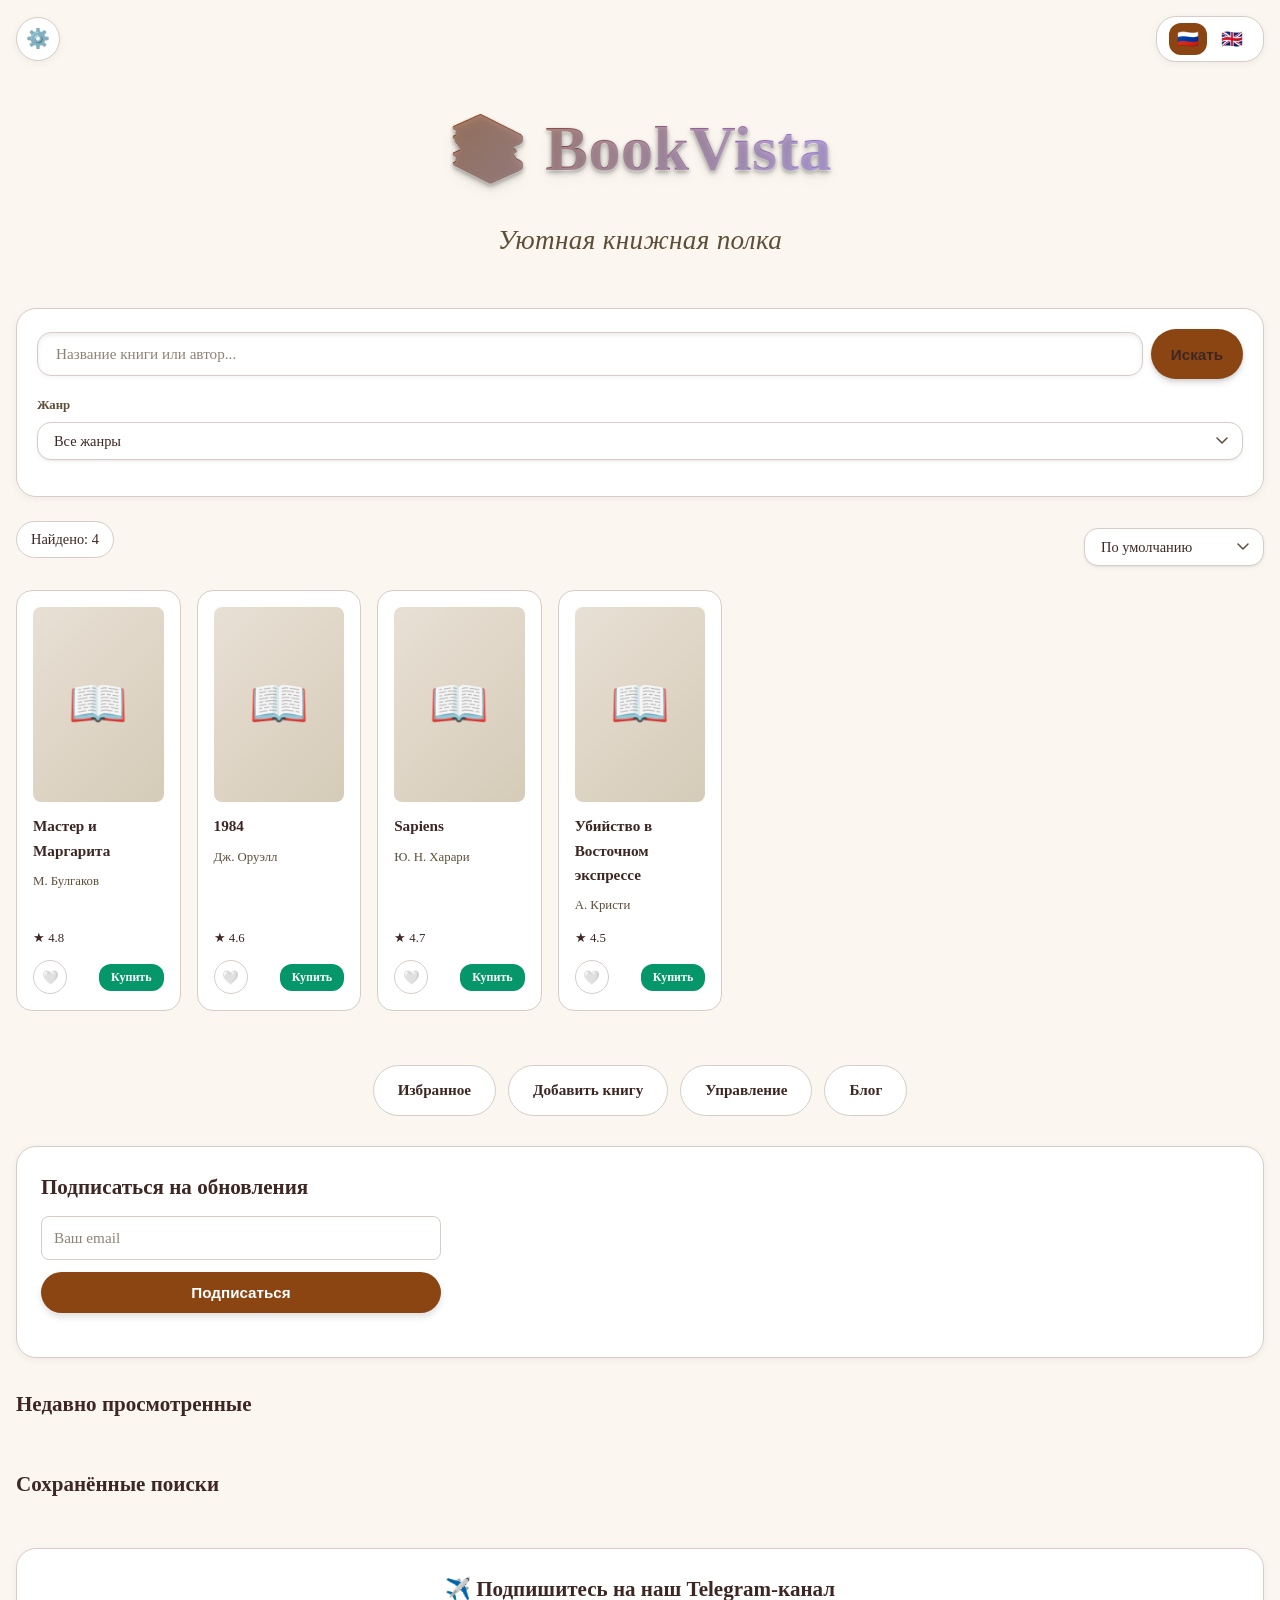
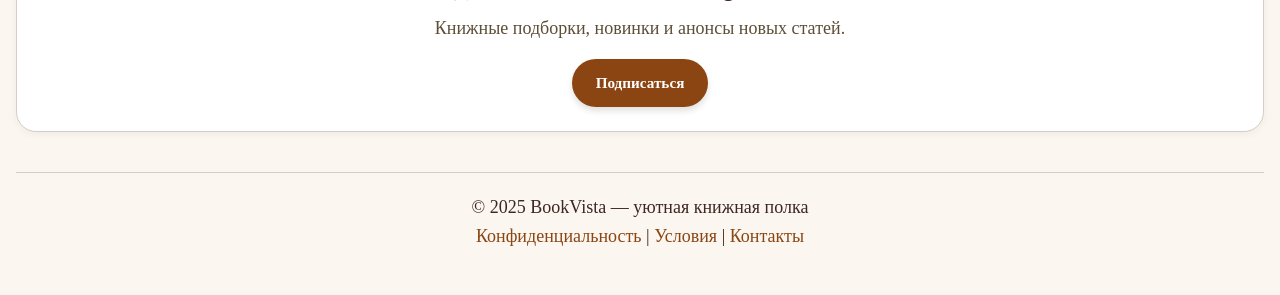
==== commit f9785297: "Update index.html" ====
--- a/index.html
+++ b/index.html
@@ -138,11 +138,11 @@
     </div>
     <div class="subscribe-section">
         <h3 data-i18n="subscribeBtn" style="margin-bottom:12px;">Подписаться на обновления</h3>
-        <div style="display:flex; gap:8px; flex-wrap:wrap;">
-            <input type="email" id="subEmail" data-i18n-placeholder="emailPlaceholder" placeholder="Ваш email" style="flex:1; min-width:200px;">
-            <button class="btn btn-primary" id="subBtn" data-i18n="subscribeBtn">Подписаться</button>
-        </div>
-        <p id="subMsg" style="margin-top:8px; color:var(--accent-color);"></p>
+        <form id="unisender-subscribe-form" onsubmit="subscribeUnisender(event)" style="display:flex; flex-direction:column; gap:12px; max-width:400px;">
+            <input type="email" id="subEmail" placeholder="Ваш email" required style="padding:12px; border:1px solid var(--border-color); border-radius:8px; background:var(--card-bg); color:var(--text-color);">
+            <button type="submit" class="btn btn-primary">Подписаться</button>
+            <p id="subMsg" style="margin-top:8px; color:var(--accent-color);"></p>
+        </form>
     </div>
     <div style="margin:30px 0;">
         <h3 data-i18n="titleRecent" style="margin-bottom:16px;">Недавно просмотренные</h3>
@@ -330,7 +330,6 @@
         </div>
     </div>`;
 }).join('');
-// Сохраняем до 200 книг для рекомендаций
 localStorage.setItem(STORAGE_KEY + 'all_books', JSON.stringify(books.slice(0, 200)));
 const totalPages=Math.ceil(filteredBooks.length/itemsPerPage);
 let paginationHTML='';
@@ -399,9 +398,33 @@
 document.getElementById('searchInput').addEventListener('keypress',(e)=>{if(e.key==='Enter'){currentQuery=e.target.value.trim();if(currentQuery)searchBooks(currentQuery);}});
 document.getElementById('filterGenre').addEventListener('change',()=>{applyFiltersAndSort();});
 document.getElementById('sortSelect').addEventListener('change',()=>{applyFiltersAndSort();});
-document.getElementById('subBtn').addEventListener('click',()=>{const email=document.getElementById('subEmail').value.trim();if(email)subscribe(email);});
 document.querySelectorAll('.lang-option').forEach(opt=>{opt.addEventListener('click',()=>{currentLang=opt.dataset.lang;localStorage.setItem('lang',currentLang);applyLanguage();});});
 renderSavedSearches();renderRecent();
+}
+</script>
+<script>
+// Форма подписки Unisender
+async function subscribeUnisender(e) {
+  e.preventDefault();
+  const email = document.getElementById('subEmail').value.trim();
+  if (!email) return;
+  const functionUrl = 'https://functions.yandexcloud.net/d4ee0jo7sp3ttn6ch7oa';
+  try {
+    const resp = await fetch(`${functionUrl}?email=${encodeURIComponent(email)}`);
+    const data = await resp.json();
+    const msg = document.getElementById('subMsg');
+    if (data.error) {
+      msg.textContent = 'Ошибка: ' + data.error;
+    } else {
+      msg.textContent = 'Вы подписаны!';
+      document.getElementById('unisender-subscribe-form').reset();
+      if (typeof gtag !== 'undefined') {
+        gtag('event', 'subscribe', { event_category: 'engagement', event_label: email });
+      }
+    }
+  } catch (err) {
+    document.getElementById('subMsg').textContent = 'Не удалось подписаться, попробуйте позже.';
+  }
 }
 </script>
 <script>
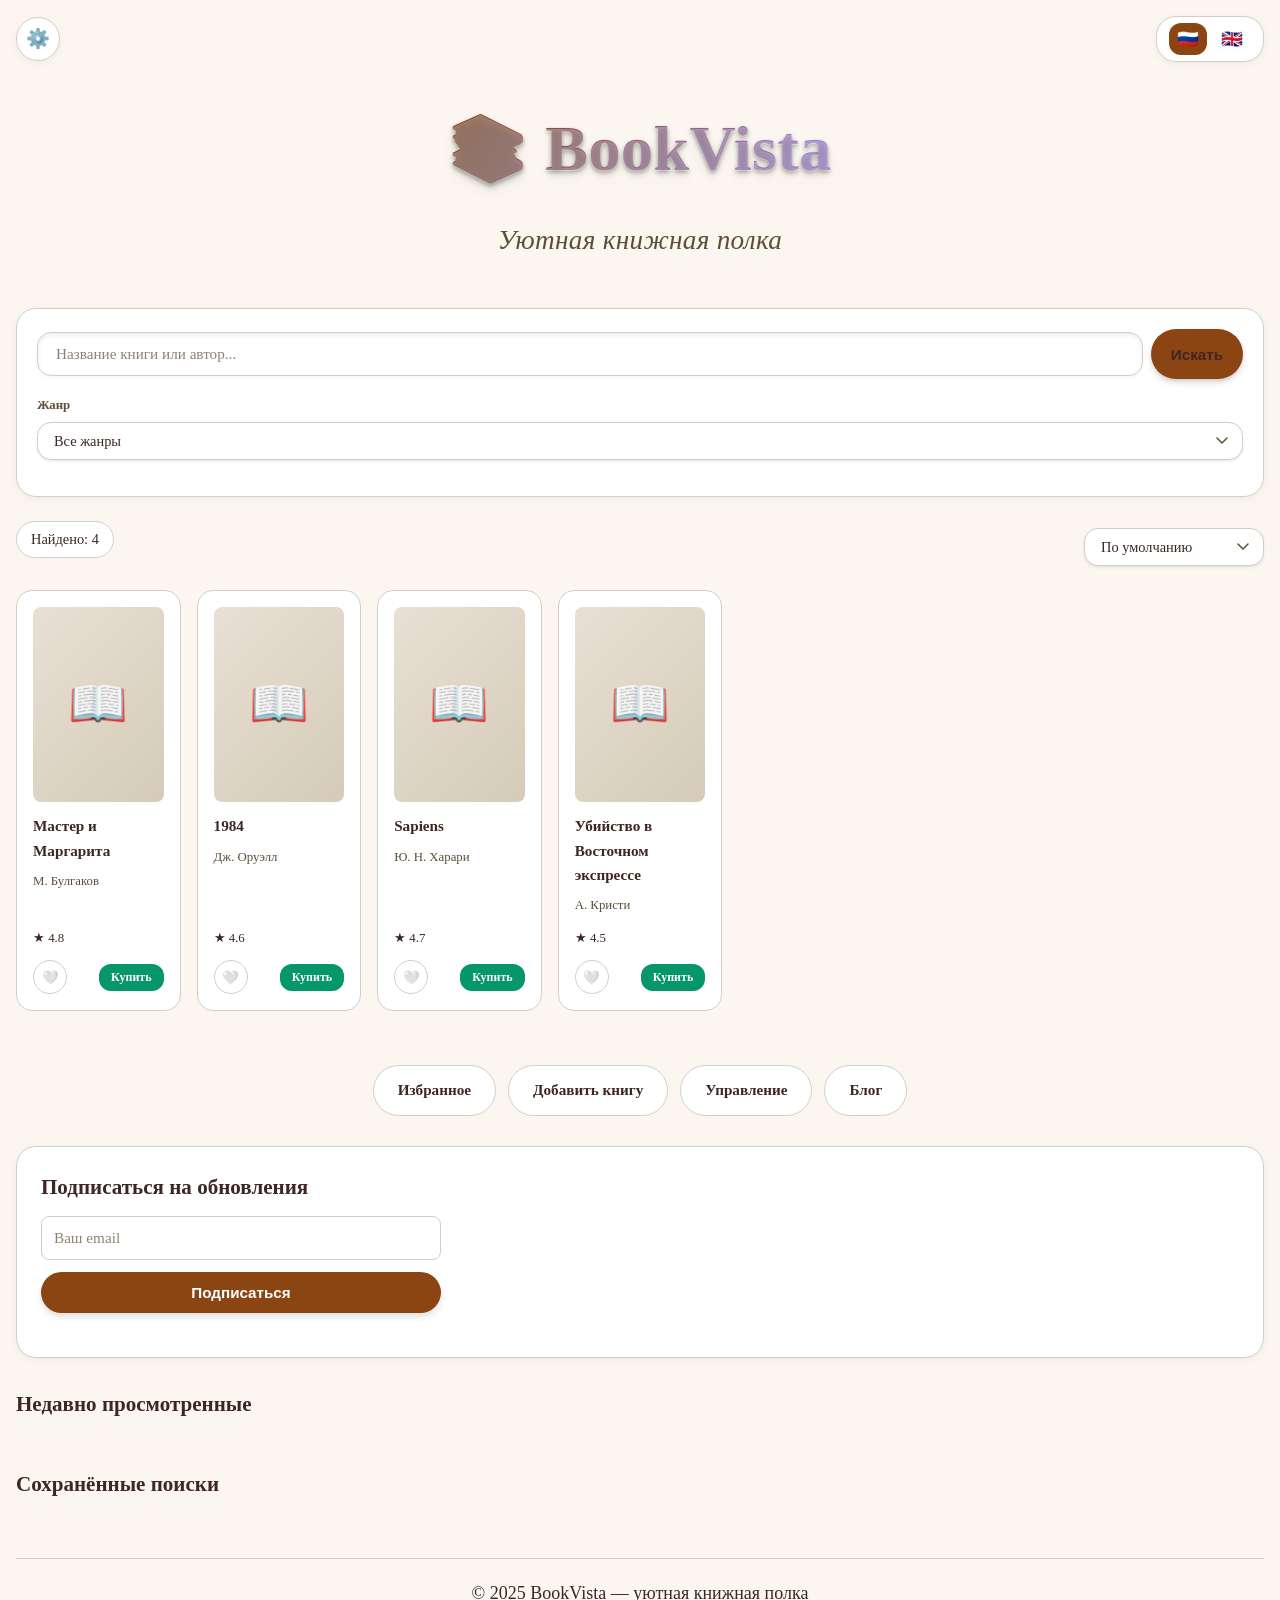
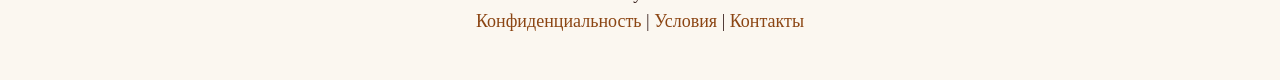
==== commit 7768f213: "Update index.html" ====
--- a/index.html
+++ b/index.html
@@ -152,14 +152,6 @@
         <h3 data-i18n="titleSaved" style="margin-bottom:16px;">Сохранённые поиски</h3>
         <div id="savedSearchesList" style="display:flex; flex-wrap:wrap; gap:8px;"></div>
     </div>
-    <!-- Telegram-виджет -->
-    <div style="margin: 30px 0; background: var(--card-bg); border: 1px solid var(--border-color); border-radius: 20px; padding: 24px; text-align: center; box-shadow: var(--card-shadow);">
-        <h3>✈️ Подпишитесь на наш Telegram-канал</h3>
-        <p style="margin: 8px 0 16px; color: var(--muted-color);">Книжные подборки, новинки и анонсы новых статей.</p>
-        <a href="https://t.me/ваш_канал" target="_blank" class="btn btn-primary" onclick="gtag('event', 'click', { event_category: 'social', event_label: 'telegram_widget' });">
-            Подписаться
-        </a>
-    </div>
     <footer class="site-footer">
         <div>
             <p data-i18n="footerText">© 2025 BookVista — уютная книжная полка</p>
